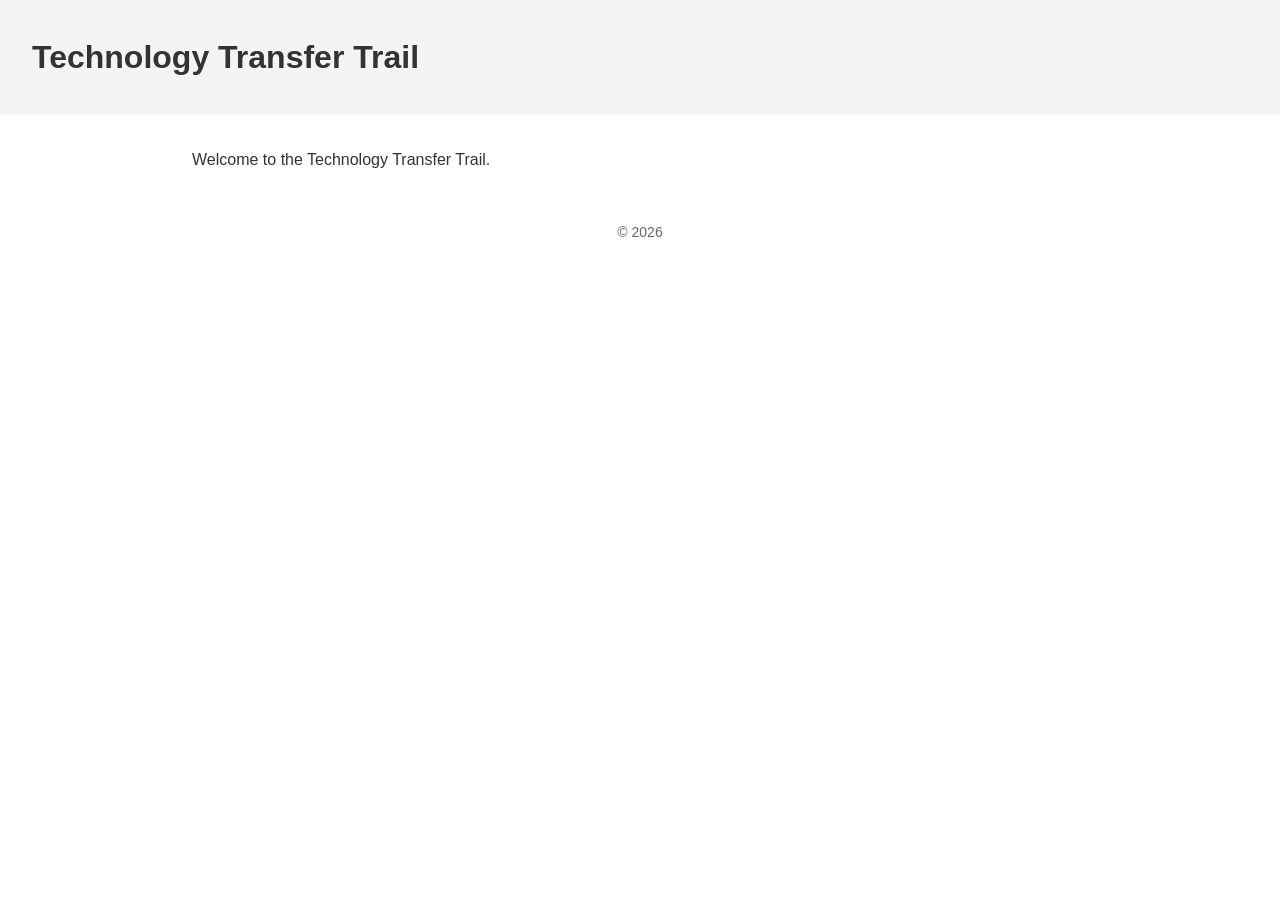
==== index.html @ 0568ca0a "blank site" ====
<!DOCTYPE html>
<html lang="en">
<head>
  <meta charset="UTF-8">
  <meta name="viewport" content="width=device-width, initial-scale=1.0">
  <title>Technology Transfer Trail</title>
  <link rel="stylesheet" href="css/style.css">
</head>
<body>
  <header>
    <h1>Technology Transfer Trail</h1>
  </header>

  <main>
    <p>Welcome to the Technology Transfer Trail.</p>
  </main>

  <footer>
    <p>&copy; 2026</p>
  </footer>
</body>
</html>
---- css/style.css ----
/* Base styles */
*, *::before, *::after {
  box-sizing: border-box;
  margin: 0;
  padding: 0;
}

body {
  font-family: sans-serif;
  line-height: 1.6;
  color: #333;
}

header {
  padding: 2rem;
  background-color: #f4f4f4;
}

main {
  padding: 2rem;
  max-width: 960px;
  margin: 0 auto;
}

footer {
  padding: 1rem 2rem;
  text-align: center;
  font-size: 0.875rem;
  color: #666;
}
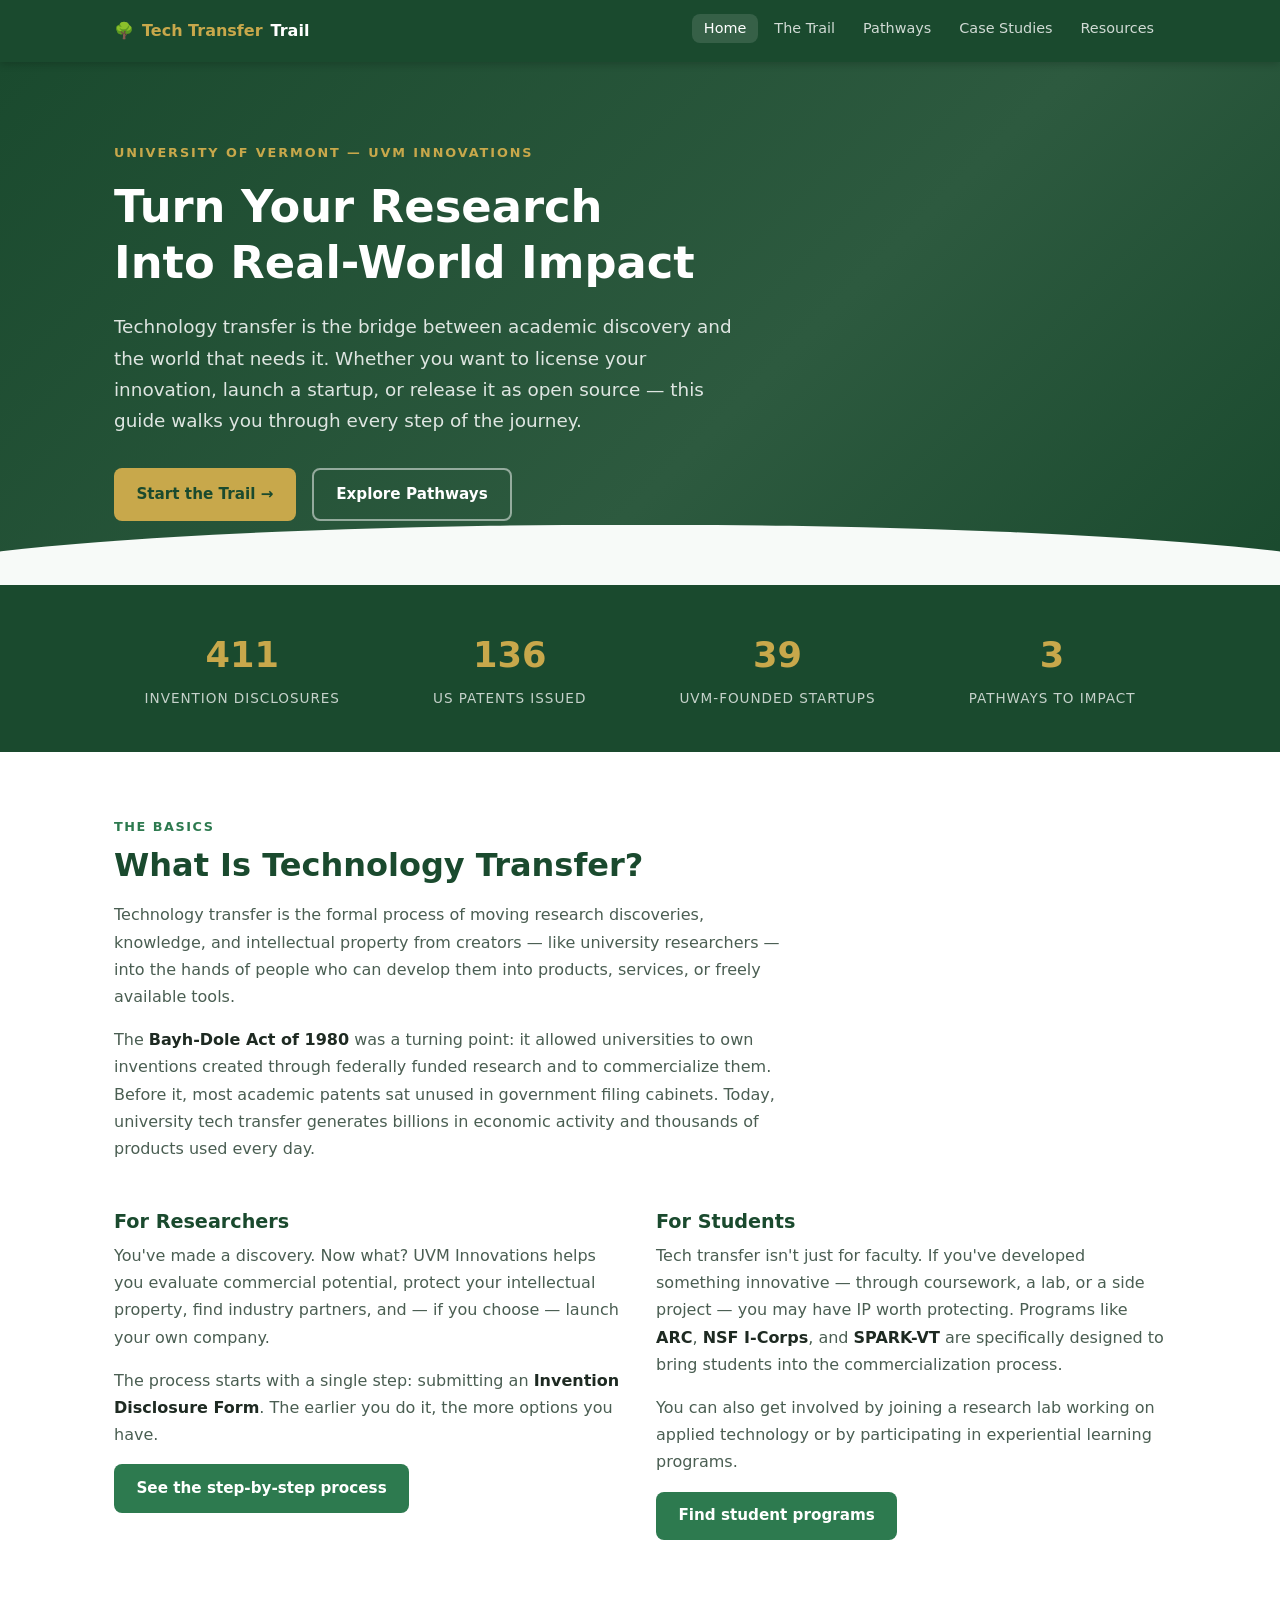
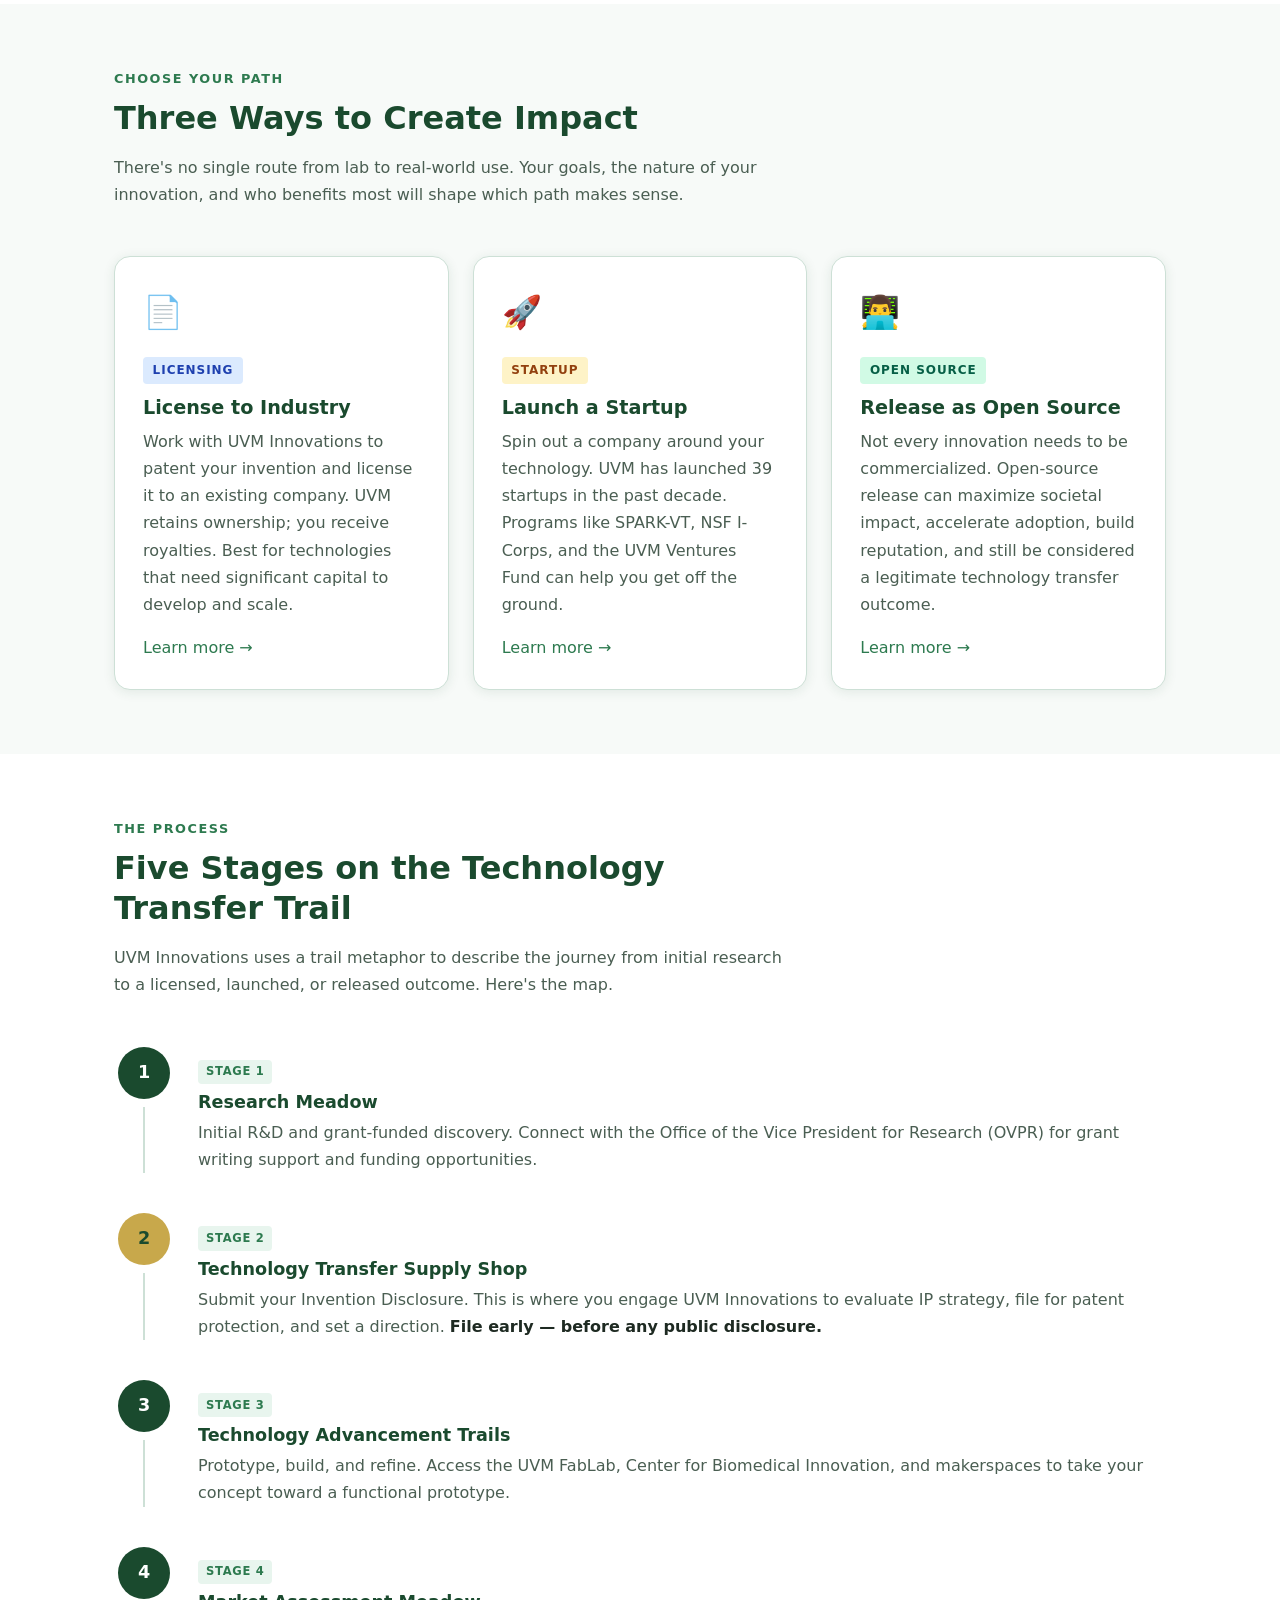
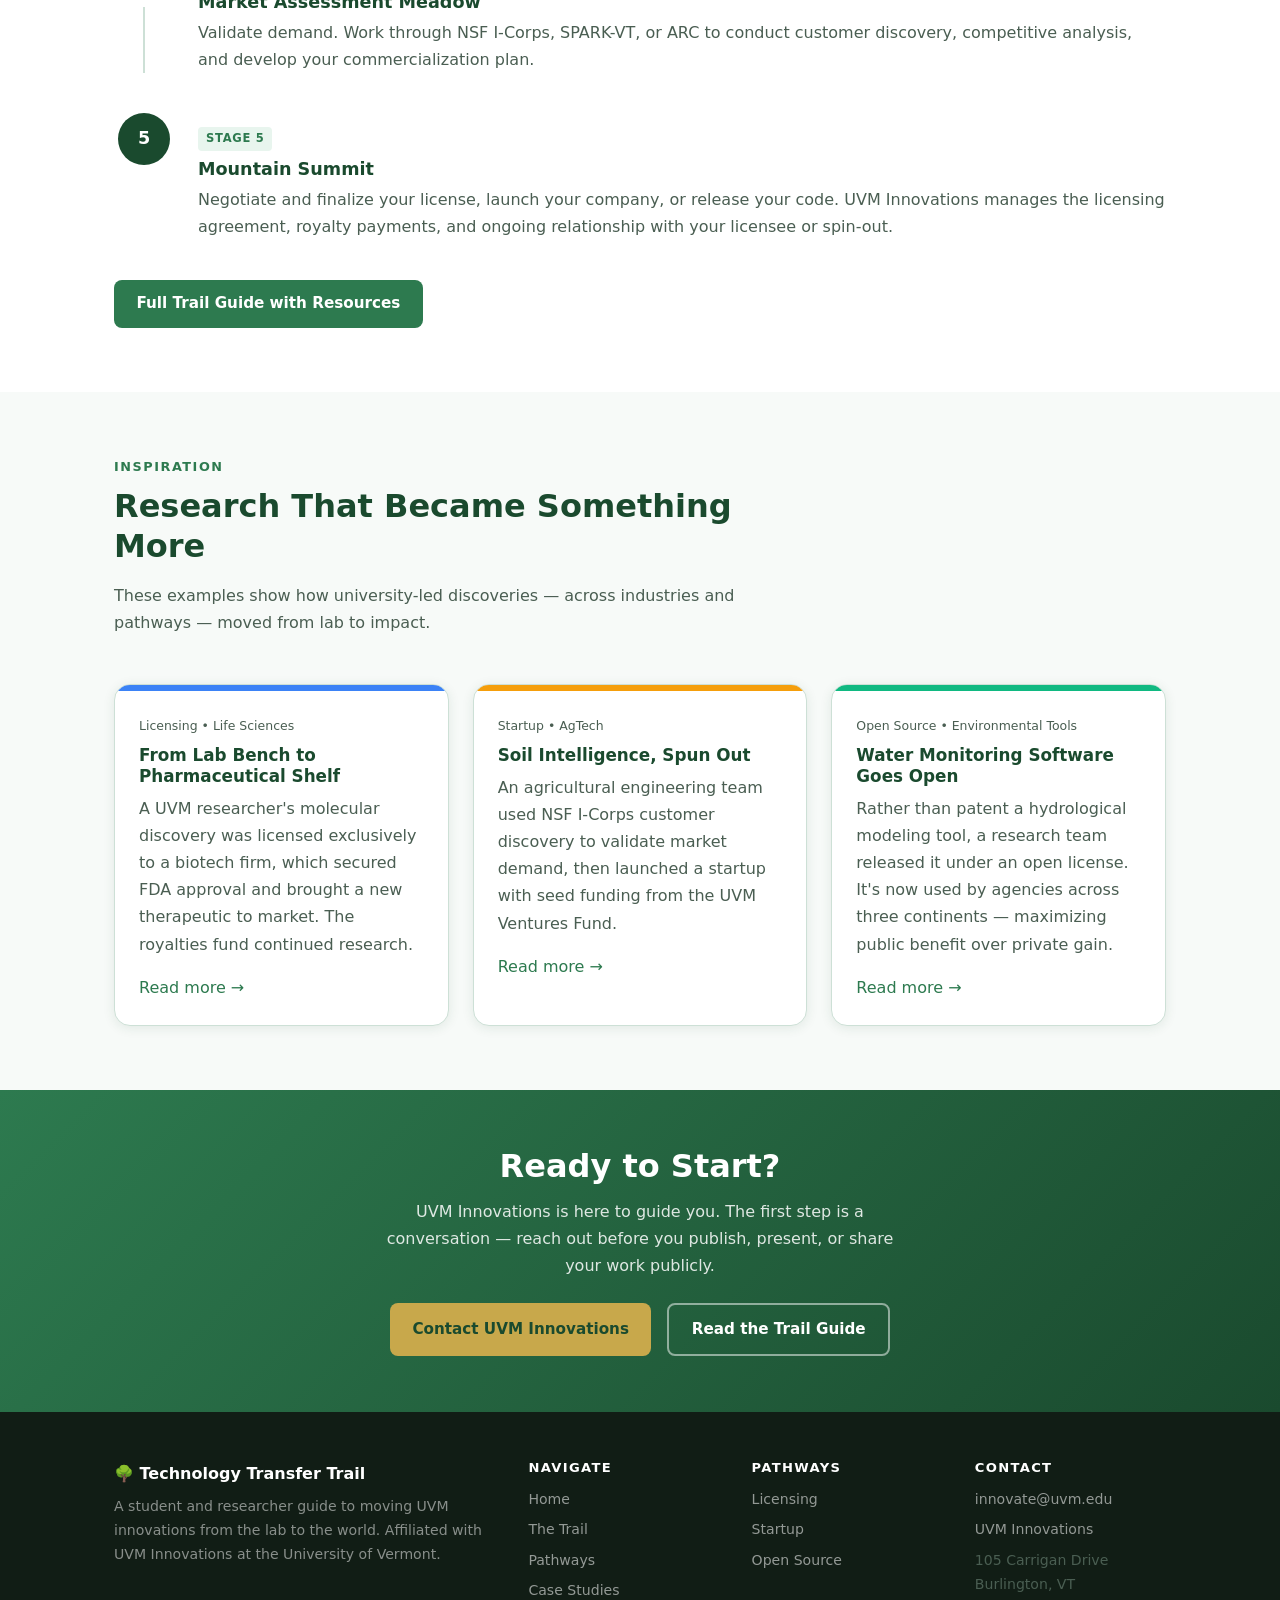
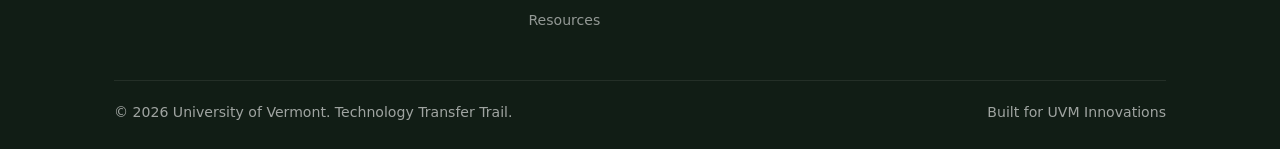
==== commit 5707b56f: "intial site" ====
--- a/index.html
+++ b/index.html
@@ -3,20 +3,351 @@
 <head>
   <meta charset="UTF-8">
   <meta name="viewport" content="width=device-width, initial-scale=1.0">
-  <title>Technology Transfer Trail</title>
+  <title>Technology Transfer Trail | UVM Innovations</title>
+  <meta name="description" content="A guide for UVM students and researchers navigating the technology transfer process — from discovery to real-world impact through licensing, startups, or open source.">
   <link rel="stylesheet" href="css/style.css">
 </head>
 <body>
-  <header>
-    <h1>Technology Transfer Trail</h1>
-  </header>
-
-  <main>
-    <p>Welcome to the Technology Transfer Trail.</p>
-  </main>
-
-  <footer>
-    <p>&copy; 2026</p>
+
+  <!-- NAV -->
+  <nav class="site-nav">
+    <div class="container">
+      <a class="nav-brand" href="index.html">&#127795; <span>Tech Transfer</span> Trail</a>
+      <ul class="nav-links">
+        <li><a href="index.html" class="active">Home</a></li>
+        <li><a href="trail.html">The Trail</a></li>
+        <li><a href="pathways.html">Pathways</a></li>
+        <li><a href="case-studies.html">Case Studies</a></li>
+        <li><a href="resources.html">Resources</a></li>
+      </ul>
+    </div>
+  </nav>
+
+  <!-- HERO -->
+  <section class="hero">
+    <div class="container">
+      <p class="hero-eyebrow">University of Vermont &mdash; UVM Innovations</p>
+      <h1>Turn Your Research<br>Into Real-World Impact</h1>
+      <p class="hero-sub">
+        Technology transfer is the bridge between academic discovery and the world that needs it.
+        Whether you want to license your innovation, launch a startup, or release it as open source —
+        this guide walks you through every step of the journey.
+      </p>
+      <div class="hero-actions">
+        <a href="trail.html" class="btn btn-primary">Start the Trail &#8594;</a>
+        <a href="pathways.html" class="btn btn-outline">Explore Pathways</a>
+      </div>
+    </div>
+  </section>
+
+  <!-- STAT BAR -->
+  <div class="stat-bar">
+    <div class="container">
+      <div class="stat-row">
+        <div class="stat-item">
+          <span class="num">411</span>
+          <span class="label">Invention Disclosures</span>
+        </div>
+        <div class="stat-item">
+          <span class="num">136</span>
+          <span class="label">US Patents Issued</span>
+        </div>
+        <div class="stat-item">
+          <span class="num">39</span>
+          <span class="label">UVM-Founded Startups</span>
+        </div>
+        <div class="stat-item">
+          <span class="num">3</span>
+          <span class="label">Pathways to Impact</span>
+        </div>
+      </div>
+    </div>
+  </div>
+
+  <!-- WHAT IS TECH TRANSFER -->
+  <section class="section section--alt">
+    <div class="container">
+      <div class="section-intro">
+        <p class="section-label">The Basics</p>
+        <h2>What Is Technology Transfer?</h2>
+        <p>
+          Technology transfer is the formal process of moving research discoveries, knowledge,
+          and intellectual property from creators — like university researchers — into the hands
+          of people who can develop them into products, services, or freely available tools.
+        </p>
+        <p>
+          The <strong>Bayh-Dole Act of 1980</strong> was a turning point: it allowed universities to
+          own inventions created through federally funded research and to commercialize them.
+          Before it, most academic patents sat unused in government filing cabinets. Today,
+          university tech transfer generates billions in economic activity and thousands of products
+          used every day.
+        </p>
+      </div>
+      <div class="two-col">
+        <div>
+          <h3>For Researchers</h3>
+          <p>
+            You've made a discovery. Now what? UVM Innovations helps you evaluate commercial
+            potential, protect your intellectual property, find industry partners, and — if
+            you choose — launch your own company.
+          </p>
+          <p>
+            The process starts with a single step: submitting an <strong>Invention Disclosure Form</strong>.
+            The earlier you do it, the more options you have.
+          </p>
+          <a href="trail.html" class="btn btn-green">See the step-by-step process</a>
+        </div>
+        <div>
+          <h3>For Students</h3>
+          <p>
+            Tech transfer isn't just for faculty. If you've developed something innovative —
+            through coursework, a lab, or a side project — you may have IP worth protecting.
+            Programs like <strong>ARC</strong>, <strong>NSF I-Corps</strong>, and
+            <strong>SPARK-VT</strong> are specifically designed to bring students into the
+            commercialization process.
+          </p>
+          <p>
+            You can also get involved by joining a research lab working on applied technology
+            or by participating in experiential learning programs.
+          </p>
+          <a href="resources.html" class="btn btn-green">Find student programs</a>
+        </div>
+      </div>
+    </div>
+  </section>
+
+  <!-- THREE PATHWAYS OVERVIEW -->
+  <section class="section">
+    <div class="container">
+      <div class="section-intro">
+        <p class="section-label">Choose Your Path</p>
+        <h2>Three Ways to Create Impact</h2>
+        <p>There's no single route from lab to real-world use. Your goals, the nature of your innovation,
+        and who benefits most will shape which path makes sense.</p>
+      </div>
+      <div class="three-col">
+        <div class="card">
+          <div class="card-icon">&#128196;</div>
+          <div class="card-tag tag-license">Licensing</div>
+          <h3>License to Industry</h3>
+          <p>
+            Work with UVM Innovations to patent your invention and license it to an existing company.
+            UVM retains ownership; you receive royalties. Best for technologies that need significant
+            capital to develop and scale.
+          </p>
+          <a href="pathways.html#licensing">Learn more &rarr;</a>
+        </div>
+        <div class="card">
+          <div class="card-icon">&#128640;</div>
+          <div class="card-tag tag-startup">Startup</div>
+          <h3>Launch a Startup</h3>
+          <p>
+            Spin out a company around your technology. UVM has launched 39 startups in the past
+            decade. Programs like SPARK-VT, NSF I-Corps, and the UVM Ventures Fund can help
+            you get off the ground.
+          </p>
+          <a href="pathways.html#startup">Learn more &rarr;</a>
+        </div>
+        <div class="card">
+          <div class="card-icon">&#128104;&#8205;&#128187;</div>
+          <div class="card-tag tag-open">Open Source</div>
+          <h3>Release as Open Source</h3>
+          <p>
+            Not every innovation needs to be commercialized. Open-source release can maximize
+            societal impact, accelerate adoption, build reputation, and still be considered
+            a legitimate technology transfer outcome.
+          </p>
+          <a href="pathways.html#open-source">Learn more &rarr;</a>
+        </div>
+      </div>
+    </div>
+  </section>
+
+  <!-- TRAIL PREVIEW -->
+  <section class="section section--alt">
+    <div class="container">
+      <div class="section-intro">
+        <p class="section-label">The Process</p>
+        <h2>Five Stages on the Technology Transfer Trail</h2>
+        <p>UVM Innovations uses a trail metaphor to describe the journey from initial research to
+        a licensed, launched, or released outcome. Here's the map.</p>
+      </div>
+      <div class="trail-steps">
+
+        <div class="trail-step">
+          <div class="step-line">
+            <div class="step-num">1</div>
+          </div>
+          <div class="step-body">
+            <div class="step-badge">Stage 1</div>
+            <h3>Research Meadow</h3>
+            <p>Initial R&amp;D and grant-funded discovery. Connect with the Office of the Vice President
+            for Research (OVPR) for grant writing support and funding opportunities.</p>
+          </div>
+        </div>
+
+        <div class="trail-step active">
+          <div class="step-line">
+            <div class="step-num">2</div>
+          </div>
+          <div class="step-body">
+            <div class="step-badge">Stage 2</div>
+            <h3>Technology Transfer Supply Shop</h3>
+            <p>Submit your Invention Disclosure. This is where you engage UVM Innovations to evaluate
+            IP strategy, file for patent protection, and set a direction. <strong>File early — before any
+            public disclosure.</strong></p>
+          </div>
+        </div>
+
+        <div class="trail-step">
+          <div class="step-line">
+            <div class="step-num">3</div>
+          </div>
+          <div class="step-body">
+            <div class="step-badge">Stage 3</div>
+            <h3>Technology Advancement Trails</h3>
+            <p>Prototype, build, and refine. Access the UVM FabLab, Center for Biomedical Innovation,
+            and makerspaces to take your concept toward a functional prototype.</p>
+          </div>
+        </div>
+
+        <div class="trail-step">
+          <div class="step-line">
+            <div class="step-num">4</div>
+          </div>
+          <div class="step-body">
+            <div class="step-badge">Stage 4</div>
+            <h3>Market Assessment Meadow</h3>
+            <p>Validate demand. Work through NSF I-Corps, SPARK-VT, or ARC to conduct customer
+            discovery, competitive analysis, and develop your commercialization plan.</p>
+          </div>
+        </div>
+
+        <div class="trail-step">
+          <div class="step-line">
+            <div class="step-num">5</div>
+          </div>
+          <div class="step-body">
+            <div class="step-badge">Stage 5</div>
+            <h3>Mountain Summit</h3>
+            <p>Negotiate and finalize your license, launch your company, or release your code.
+            UVM Innovations manages the licensing agreement, royalty payments, and ongoing
+            relationship with your licensee or spin-out.</p>
+          </div>
+        </div>
+
+      </div>
+      <div style="margin-top: 2.5rem;">
+        <a href="trail.html" class="btn btn-green">Full Trail Guide with Resources</a>
+      </div>
+    </div>
+  </section>
+
+  <!-- CASE STUDY TEASERS -->
+  <section class="section">
+    <div class="container">
+      <div class="section-intro">
+        <p class="section-label">Inspiration</p>
+        <h2>Research That Became Something More</h2>
+        <p>These examples show how university-led discoveries — across industries and pathways —
+        moved from lab to impact.</p>
+      </div>
+      <div class="three-col">
+
+        <div class="case-card">
+          <div class="case-card-accent accent-license"></div>
+          <div class="case-card-body">
+            <p class="meta">Licensing &bull; Life Sciences</p>
+            <h3>From Lab Bench to Pharmaceutical Shelf</h3>
+            <p>A UVM researcher's molecular discovery was licensed exclusively to a biotech firm,
+            which secured FDA approval and brought a new therapeutic to market. The royalties
+            fund continued research.</p>
+            <a href="case-studies.html">Read more &rarr;</a>
+          </div>
+        </div>
+
+        <div class="case-card">
+          <div class="case-card-accent accent-startup"></div>
+          <div class="case-card-body">
+            <p class="meta">Startup &bull; AgTech</p>
+            <h3>Soil Intelligence, Spun Out</h3>
+            <p>An agricultural engineering team used NSF I-Corps customer discovery to validate
+            market demand, then launched a startup with seed funding from the UVM Ventures Fund.</p>
+            <a href="case-studies.html">Read more &rarr;</a>
+          </div>
+        </div>
+
+        <div class="case-card">
+          <div class="case-card-accent accent-open"></div>
+          <div class="case-card-body">
+            <p class="meta">Open Source &bull; Environmental Tools</p>
+            <h3>Water Monitoring Software Goes Open</h3>
+            <p>Rather than patent a hydrological modeling tool, a research team released it under
+            an open license. It's now used by agencies across three continents — maximizing
+            public benefit over private gain.</p>
+            <a href="case-studies.html">Read more &rarr;</a>
+          </div>
+        </div>
+
+      </div>
+    </div>
+  </section>
+
+  <!-- CTA -->
+  <section class="cta-banner">
+    <div class="container">
+      <h2>Ready to Start?</h2>
+      <p>UVM Innovations is here to guide you. The first step is a conversation — reach out
+      before you publish, present, or share your work publicly.</p>
+      <div style="display:flex; gap:1rem; justify-content:center; flex-wrap:wrap;">
+        <a href="https://www.uvm.edu/uvminnovations" class="btn btn-primary" target="_blank" rel="noopener">Contact UVM Innovations</a>
+        <a href="trail.html" class="btn btn-outline">Read the Trail Guide</a>
+      </div>
+    </div>
+  </section>
+
+  <!-- FOOTER -->
+  <footer class="site-footer">
+    <div class="container">
+      <div class="footer-grid">
+        <div class="footer-brand">
+          <strong>&#127795; Technology Transfer Trail</strong>
+          <p>A student and researcher guide to moving UVM innovations from the lab to the world.
+          Affiliated with UVM Innovations at the University of Vermont.</p>
+        </div>
+        <div class="footer-col">
+          <h4>Navigate</h4>
+          <ul>
+            <li><a href="index.html">Home</a></li>
+            <li><a href="trail.html">The Trail</a></li>
+            <li><a href="pathways.html">Pathways</a></li>
+            <li><a href="case-studies.html">Case Studies</a></li>
+            <li><a href="resources.html">Resources</a></li>
+          </ul>
+        </div>
+        <div class="footer-col">
+          <h4>Pathways</h4>
+          <ul>
+            <li><a href="pathways.html#licensing">Licensing</a></li>
+            <li><a href="pathways.html#startup">Startup</a></li>
+            <li><a href="pathways.html#open-source">Open Source</a></li>
+          </ul>
+        </div>
+        <div class="footer-col">
+          <h4>Contact</h4>
+          <ul>
+            <li><a href="mailto:innovate@uvm.edu">innovate@uvm.edu</a></li>
+            <li><a href="https://www.uvm.edu/uvminnovations" target="_blank" rel="noopener">UVM Innovations</a></li>
+            <li>105 Carrigan Drive<br>Burlington, VT</li>
+          </ul>
+        </div>
+      </div>
+      <div class="footer-bottom">
+        <span>&copy; 2026 University of Vermont. Technology Transfer Trail.</span>
+        <span>Built for UVM Innovations</span>
+      </div>
+    </div>
   </footer>
+
 </body>
 </html>
--- a/css/style.css
+++ b/css/style.css
@@ -1,30 +1,702 @@
-/* Base styles */
+/* ============================================================
+   BASE & RESET
+   ============================================================ */
 *, *::before, *::after {
   box-sizing: border-box;
   margin: 0;
   padding: 0;
 }
 
+:root {
+  --green-dark:   #1a4a2e;
+  --green-mid:    #2d7a4f;
+  --green-light:  #4caf77;
+  --green-pale:   #e8f5ee;
+  --gold:         #c8a84b;
+  --gold-light:   #f5e9c4;
+  --text:         #1e2a22;
+  --text-light:   #4a5e52;
+  --white:        #ffffff;
+  --off-white:    #f7faf8;
+  --border:       #cde0d6;
+  --shadow:       0 2px 12px rgba(26, 74, 46, 0.10);
+  --radius:       8px;
+  --radius-lg:    16px;
+  --font-sans:    'Segoe UI', system-ui, -apple-system, sans-serif;
+  --font-serif:   Georgia, 'Times New Roman', serif;
+}
+
+html { scroll-behavior: smooth; }
+
 body {
-  font-family: sans-serif;
-  line-height: 1.6;
-  color: #333;
-}
-
-header {
+  font-family: var(--font-sans);
+  font-size: 1rem;
+  line-height: 1.7;
+  color: var(--text);
+  background: var(--off-white);
+}
+
+img { max-width: 100%; display: block; }
+a { color: var(--green-mid); text-decoration: none; }
+a:hover { text-decoration: underline; }
+
+/* ============================================================
+   TYPOGRAPHY
+   ============================================================ */
+h1, h2, h3, h4 {
+  line-height: 1.25;
+  color: var(--green-dark);
+}
+
+h1 { font-size: clamp(1.8rem, 4vw, 2.8rem); }
+h2 { font-size: clamp(1.4rem, 3vw, 2rem); margin-bottom: 1rem; }
+h3 { font-size: 1.2rem; margin-bottom: 0.5rem; }
+h4 { font-size: 1rem; }
+
+p { margin-bottom: 1rem; color: var(--text-light); }
+p:last-child { margin-bottom: 0; }
+
+ul, ol { padding-left: 1.4rem; color: var(--text-light); }
+li { margin-bottom: 0.35rem; }
+
+strong { color: var(--text); }
+
+/* ============================================================
+   LAYOUT
+   ============================================================ */
+.container {
+  max-width: 1100px;
+  margin: 0 auto;
+  padding: 0 1.5rem;
+}
+
+.section {
+  padding: 4rem 0;
+}
+
+.section--alt {
+  background: var(--white);
+}
+
+.section--dark {
+  background: var(--green-dark);
+  color: var(--white);
+}
+
+.section--dark h2,
+.section--dark h3,
+.section--dark p { color: var(--white); }
+
+.section-label {
+  font-size: 0.8rem;
+  font-weight: 700;
+  letter-spacing: 0.12em;
+  text-transform: uppercase;
+  color: var(--green-mid);
+  margin-bottom: 0.5rem;
+}
+
+.section--dark .section-label { color: var(--green-light); }
+
+.section-intro {
+  max-width: 680px;
+  margin-bottom: 3rem;
+}
+
+.two-col {
+  display: grid;
+  grid-template-columns: 1fr 1fr;
+  gap: 2rem;
+}
+
+.three-col {
+  display: grid;
+  grid-template-columns: repeat(3, 1fr);
+  gap: 1.5rem;
+}
+
+@media (max-width: 768px) {
+  .two-col, .three-col { grid-template-columns: 1fr; }
+}
+
+/* ============================================================
+   NAVIGATION
+   ============================================================ */
+.site-nav {
+  background: var(--green-dark);
+  position: sticky;
+  top: 0;
+  z-index: 100;
+  box-shadow: 0 2px 8px rgba(0,0,0,0.2);
+}
+
+.site-nav .container {
+  display: flex;
+  align-items: center;
+  justify-content: space-between;
+  padding-top: 0.9rem;
+  padding-bottom: 0.9rem;
+}
+
+.nav-brand {
+  font-weight: 700;
+  font-size: 1rem;
+  color: var(--white);
+  display: flex;
+  align-items: center;
+  gap: 0.5rem;
+}
+
+.nav-brand span { color: var(--gold); }
+
+.nav-links {
+  display: flex;
+  gap: 0.25rem;
+  list-style: none;
+  padding: 0;
+}
+
+.nav-links a {
+  color: rgba(255,255,255,0.8);
+  font-size: 0.9rem;
+  padding: 0.4rem 0.75rem;
+  border-radius: var(--radius);
+  transition: background 0.15s, color 0.15s;
+}
+
+.nav-links a:hover,
+.nav-links a.active {
+  background: rgba(255,255,255,0.12);
+  color: var(--white);
+  text-decoration: none;
+}
+
+@media (max-width: 768px) {
+  .nav-links { display: none; }
+}
+
+/* ============================================================
+   HERO
+   ============================================================ */
+.hero {
+  background: linear-gradient(135deg, var(--green-dark) 0%, #2d5a3f 60%, #1a4a2e 100%);
+  color: var(--white);
+  padding: 5rem 0 4rem;
+  position: relative;
+  overflow: hidden;
+}
+
+.hero::after {
+  content: '';
+  position: absolute;
+  bottom: 0; left: 0; right: 0;
+  height: 60px;
+  background: var(--off-white);
+  clip-path: ellipse(60% 100% at 50% 100%);
+}
+
+.hero-eyebrow {
+  font-size: 0.8rem;
+  font-weight: 700;
+  letter-spacing: 0.15em;
+  text-transform: uppercase;
+  color: var(--gold);
+  margin-bottom: 1rem;
+}
+
+.hero h1 {
+  color: var(--white);
+  margin-bottom: 1.25rem;
+}
+
+.hero-sub {
+  font-size: 1.15rem;
+  color: rgba(255,255,255,0.85);
+  max-width: 620px;
+  margin-bottom: 2rem;
+}
+
+.hero-actions {
+  display: flex;
+  flex-wrap: wrap;
+  gap: 1rem;
+}
+
+/* ============================================================
+   BUTTONS
+   ============================================================ */
+.btn {
+  display: inline-flex;
+  align-items: center;
+  gap: 0.4rem;
+  padding: 0.7rem 1.4rem;
+  border-radius: var(--radius);
+  font-size: 0.95rem;
+  font-weight: 600;
+  cursor: pointer;
+  transition: transform 0.15s, box-shadow 0.15s, background 0.15s;
+  text-decoration: none;
+}
+
+.btn:hover { text-decoration: none; transform: translateY(-1px); box-shadow: var(--shadow); }
+
+.btn-primary {
+  background: var(--gold);
+  color: var(--green-dark);
+}
+
+.btn-primary:hover { background: #d4b25a; }
+
+.btn-outline {
+  background: transparent;
+  color: var(--white);
+  border: 2px solid rgba(255,255,255,0.5);
+}
+
+.btn-outline:hover { border-color: var(--white); background: rgba(255,255,255,0.08); }
+
+.btn-green {
+  background: var(--green-mid);
+  color: var(--white);
+}
+
+.btn-green:hover { background: var(--green-dark); }
+
+/* ============================================================
+   CARDS
+   ============================================================ */
+.card {
+  background: var(--white);
+  border: 1px solid var(--border);
+  border-radius: var(--radius-lg);
+  padding: 1.75rem;
+  box-shadow: var(--shadow);
+  transition: transform 0.15s, box-shadow 0.15s;
+}
+
+.card:hover { transform: translateY(-3px); box-shadow: 0 6px 24px rgba(26,74,46,0.13); }
+
+.card-icon {
+  font-size: 2rem;
+  margin-bottom: 1rem;
+}
+
+.card h3 { color: var(--green-dark); }
+
+.card-tag {
+  display: inline-block;
+  font-size: 0.75rem;
+  font-weight: 700;
+  letter-spacing: 0.08em;
+  text-transform: uppercase;
+  padding: 0.2rem 0.6rem;
+  border-radius: 4px;
+  margin-bottom: 0.75rem;
+}
+
+.tag-license  { background: #dbeafe; color: #1e40af; }
+.tag-startup  { background: #fef3c7; color: #92400e; }
+.tag-open     { background: #d1fae5; color: #065f46; }
+.tag-research { background: #ede9fe; color: #5b21b6; }
+
+/* ============================================================
+   TRAIL STEPS
+   ============================================================ */
+.trail-steps {
+  position: relative;
+  display: flex;
+  flex-direction: column;
+  gap: 0;
+}
+
+.trail-step {
+  display: grid;
+  grid-template-columns: 60px 1fr;
+  gap: 1.5rem;
+  position: relative;
+  padding-bottom: 2.5rem;
+}
+
+.trail-step:last-child { padding-bottom: 0; }
+
+.trail-step:not(:last-child) .step-line::after {
+  content: '';
+  position: absolute;
+  left: 29px;
+  top: 60px;
+  bottom: 0;
+  width: 2px;
+  background: var(--border);
+}
+
+.step-line {
+  position: relative;
+  display: flex;
+  flex-direction: column;
+  align-items: center;
+}
+
+.step-num {
+  width: 52px;
+  height: 52px;
+  border-radius: 50%;
+  background: var(--green-dark);
+  color: var(--white);
+  font-weight: 800;
+  font-size: 1.1rem;
+  display: flex;
+  align-items: center;
+  justify-content: center;
+  flex-shrink: 0;
+  z-index: 1;
+}
+
+.trail-step.active .step-num {
+  background: var(--gold);
+  color: var(--green-dark);
+}
+
+.step-body {
+  padding-top: 0.6rem;
+}
+
+.step-body h3 {
+  font-size: 1.1rem;
+  margin-bottom: 0.3rem;
+}
+
+.step-badge {
+  display: inline-block;
+  font-size: 0.72rem;
+  font-weight: 700;
+  letter-spacing: 0.06em;
+  text-transform: uppercase;
+  color: var(--green-mid);
+  background: var(--green-pale);
+  padding: 0.15rem 0.5rem;
+  border-radius: 4px;
+  margin-bottom: 0.5rem;
+}
+
+.step-resources {
+  margin-top: 0.75rem;
+  display: flex;
+  flex-wrap: wrap;
+  gap: 0.4rem;
+}
+
+.chip {
+  display: inline-block;
+  font-size: 0.78rem;
+  background: var(--off-white);
+  border: 1px solid var(--border);
+  border-radius: 20px;
+  padding: 0.15rem 0.65rem;
+  color: var(--text-light);
+}
+
+/* ============================================================
+   PATHWAY CARDS (pathways page)
+   ============================================================ */
+.pathway-hero {
+  padding: 4rem 0 2rem;
+  background: linear-gradient(135deg, var(--green-dark) 0%, #2d5a3f 100%);
+  color: white;
+}
+
+.pathway-hero h1 { color: white; }
+.pathway-hero p { color: rgba(255,255,255,0.85); }
+
+.pathway-card {
+  border-radius: var(--radius-lg);
+  overflow: hidden;
+  border: 1px solid var(--border);
+  box-shadow: var(--shadow);
+}
+
+.pathway-card-header {
   padding: 2rem;
-  background-color: #f4f4f4;
-}
-
-main {
-  padding: 2rem;
-  max-width: 960px;
-  margin: 0 auto;
-}
-
-footer {
-  padding: 1rem 2rem;
+  display: flex;
+  align-items: flex-start;
+  gap: 1rem;
+}
+
+.pathway-card-header .icon { font-size: 2.5rem; }
+
+.pathway-card-header h2 { margin-bottom: 0.25rem; }
+
+.pathway-card-body { padding: 0 2rem 2rem; }
+
+.pathway-card-body h3 {
+  font-size: 0.8rem;
+  text-transform: uppercase;
+  letter-spacing: 0.1em;
+  color: var(--text-light);
+  margin-bottom: 0.75rem;
+  margin-top: 1.25rem;
+}
+
+.pathway-card--license .pathway-card-header { background: #dbeafe; }
+.pathway-card--startup .pathway-card-header { background: #fef3c7; }
+.pathway-card--open    .pathway-card-header { background: #d1fae5; }
+
+/* ============================================================
+   RESOURCE LIST
+   ============================================================ */
+.resource-grid {
+  display: grid;
+  grid-template-columns: repeat(auto-fill, minmax(280px, 1fr));
+  gap: 1.25rem;
+}
+
+.resource-card {
+  background: var(--white);
+  border: 1px solid var(--border);
+  border-radius: var(--radius);
+  padding: 1.25rem 1.5rem;
+  display: flex;
+  flex-direction: column;
+  gap: 0.4rem;
+  box-shadow: var(--shadow);
+  transition: transform 0.15s;
+}
+
+.resource-card:hover { transform: translateY(-2px); }
+
+.resource-card .icon { font-size: 1.5rem; }
+.resource-card h3 { font-size: 1rem; margin-bottom: 0; }
+.resource-card p { font-size: 0.88rem; margin-bottom: 0; }
+.resource-card a { font-size: 0.85rem; font-weight: 600; }
+
+/* ============================================================
+   CASE STUDIES
+   ============================================================ */
+.case-card {
+  background: var(--white);
+  border: 1px solid var(--border);
+  border-radius: var(--radius-lg);
+  overflow: hidden;
+  box-shadow: var(--shadow);
+  transition: transform 0.15s;
+}
+
+.case-card:hover { transform: translateY(-3px); }
+
+.case-card-accent {
+  height: 6px;
+}
+
+.accent-license { background: #3b82f6; }
+.accent-startup { background: #f59e0b; }
+.accent-open    { background: #10b981; }
+
+.case-card-body { padding: 1.5rem; }
+
+.case-card-body .meta {
+  font-size: 0.78rem;
+  color: var(--text-light);
+  margin-bottom: 0.5rem;
+}
+
+.case-card-body h3 { font-size: 1.05rem; }
+
+/* ============================================================
+   STAT BAR
+   ============================================================ */
+.stat-bar {
+  background: var(--green-dark);
+  padding: 2.5rem 0;
+}
+
+.stat-row {
+  display: flex;
+  flex-wrap: wrap;
+  gap: 2rem;
+  justify-content: space-around;
   text-align: center;
-  font-size: 0.875rem;
-  color: #666;
-}
+}
+
+.stat-item .num {
+  font-size: 2.2rem;
+  font-weight: 800;
+  color: var(--gold);
+  display: block;
+}
+
+.stat-item .label {
+  font-size: 0.85rem;
+  color: rgba(255,255,255,0.75);
+  text-transform: uppercase;
+  letter-spacing: 0.07em;
+}
+
+/* ============================================================
+   CTA BANNER
+   ============================================================ */
+.cta-banner {
+  background: linear-gradient(135deg, var(--green-mid), var(--green-dark));
+  color: var(--white);
+  padding: 3.5rem 0;
+  text-align: center;
+}
+
+.cta-banner h2 { color: var(--white); margin-bottom: 0.75rem; }
+.cta-banner p  { color: rgba(255,255,255,0.85); margin-bottom: 1.5rem; max-width: 540px; margin-left: auto; margin-right: auto; }
+
+/* ============================================================
+   FOOTER
+   ============================================================ */
+.site-footer {
+  background: #111d15;
+  color: rgba(255,255,255,0.6);
+  padding: 3rem 0 1.5rem;
+  font-size: 0.88rem;
+}
+
+.footer-grid {
+  display: grid;
+  grid-template-columns: 2fr 1fr 1fr 1fr;
+  gap: 2rem;
+  margin-bottom: 2.5rem;
+}
+
+.footer-brand p { color: rgba(255,255,255,0.5); margin-top: 0.5rem; }
+.footer-brand strong { color: var(--white); font-size: 1rem; }
+
+.footer-col h4 {
+  color: var(--white);
+  font-size: 0.82rem;
+  text-transform: uppercase;
+  letter-spacing: 0.1em;
+  margin-bottom: 0.75rem;
+}
+
+.footer-col ul { list-style: none; padding: 0; }
+.footer-col li { margin-bottom: 0.4rem; }
+.footer-col a { color: rgba(255,255,255,0.55); }
+.footer-col a:hover { color: var(--white); text-decoration: none; }
+
+.footer-bottom {
+  border-top: 1px solid rgba(255,255,255,0.08);
+  padding-top: 1.25rem;
+  display: flex;
+  justify-content: space-between;
+  flex-wrap: wrap;
+  gap: 0.5rem;
+}
+
+@media (max-width: 768px) {
+  .footer-grid { grid-template-columns: 1fr 1fr; }
+}
+
+/* ============================================================
+   PAGE HEADER (inner pages)
+   ============================================================ */
+.page-header {
+  background: linear-gradient(135deg, var(--green-dark) 0%, #2d5a3f 100%);
+  padding: 3.5rem 0 3rem;
+}
+
+.page-header h1 { color: var(--white); margin-bottom: 0.5rem; }
+.page-header p  { color: rgba(255,255,255,0.8); max-width: 620px; }
+
+/* ============================================================
+   ACCORDION (FAQ)
+   ============================================================ */
+.faq-list { display: flex; flex-direction: column; gap: 0.75rem; }
+
+details.faq-item {
+  background: var(--white);
+  border: 1px solid var(--border);
+  border-radius: var(--radius);
+  padding: 1rem 1.25rem;
+}
+
+summary.faq-q {
+  font-weight: 600;
+  cursor: pointer;
+  color: var(--green-dark);
+  list-style: none;
+  display: flex;
+  justify-content: space-between;
+  align-items: center;
+}
+
+summary.faq-q::after {
+  content: '+';
+  font-size: 1.2rem;
+  color: var(--green-mid);
+  transition: transform 0.2s;
+}
+
+details[open] summary.faq-q::after { content: '−'; }
+
+.faq-a {
+  margin-top: 0.75rem;
+  padding-top: 0.75rem;
+  border-top: 1px solid var(--border);
+  font-size: 0.95rem;
+}
+
+/* ============================================================
+   ALERT / CALLOUT
+   ============================================================ */
+.callout {
+  border-left: 4px solid var(--green-mid);
+  background: var(--green-pale);
+  padding: 1rem 1.25rem;
+  border-radius: 0 var(--radius) var(--radius) 0;
+  margin: 1.5rem 0;
+}
+
+.callout.callout-gold {
+  border-color: var(--gold);
+  background: var(--gold-light);
+}
+
+.callout p { color: var(--text); margin-bottom: 0; }
+
+/* ============================================================
+   BREADCRUMB
+   ============================================================ */
+.breadcrumb {
+  font-size: 0.82rem;
+  color: rgba(255,255,255,0.6);
+  margin-bottom: 1rem;
+}
+
+.breadcrumb a { color: rgba(255,255,255,0.7); }
+.breadcrumb a:hover { color: white; }
+.breadcrumb span { margin: 0 0.4rem; }
+
+/* ============================================================
+   PROCESS TABLE
+   ============================================================ */
+.process-table {
+  width: 100%;
+  border-collapse: collapse;
+  font-size: 0.92rem;
+  background: var(--white);
+  border-radius: var(--radius-lg);
+  overflow: hidden;
+  box-shadow: var(--shadow);
+}
+
+.process-table th {
+  background: var(--green-dark);
+  color: var(--white);
+  padding: 0.9rem 1.25rem;
+  text-align: left;
+  font-size: 0.82rem;
+  text-transform: uppercase;
+  letter-spacing: 0.08em;
+}
+
+.process-table td {
+  padding: 0.9rem 1.25rem;
+  border-bottom: 1px solid var(--border);
+  color: var(--text-light);
+}
+
+.process-table tr:last-child td { border-bottom: none; }
+.process-table tr:hover td { background: var(--green-pale); }
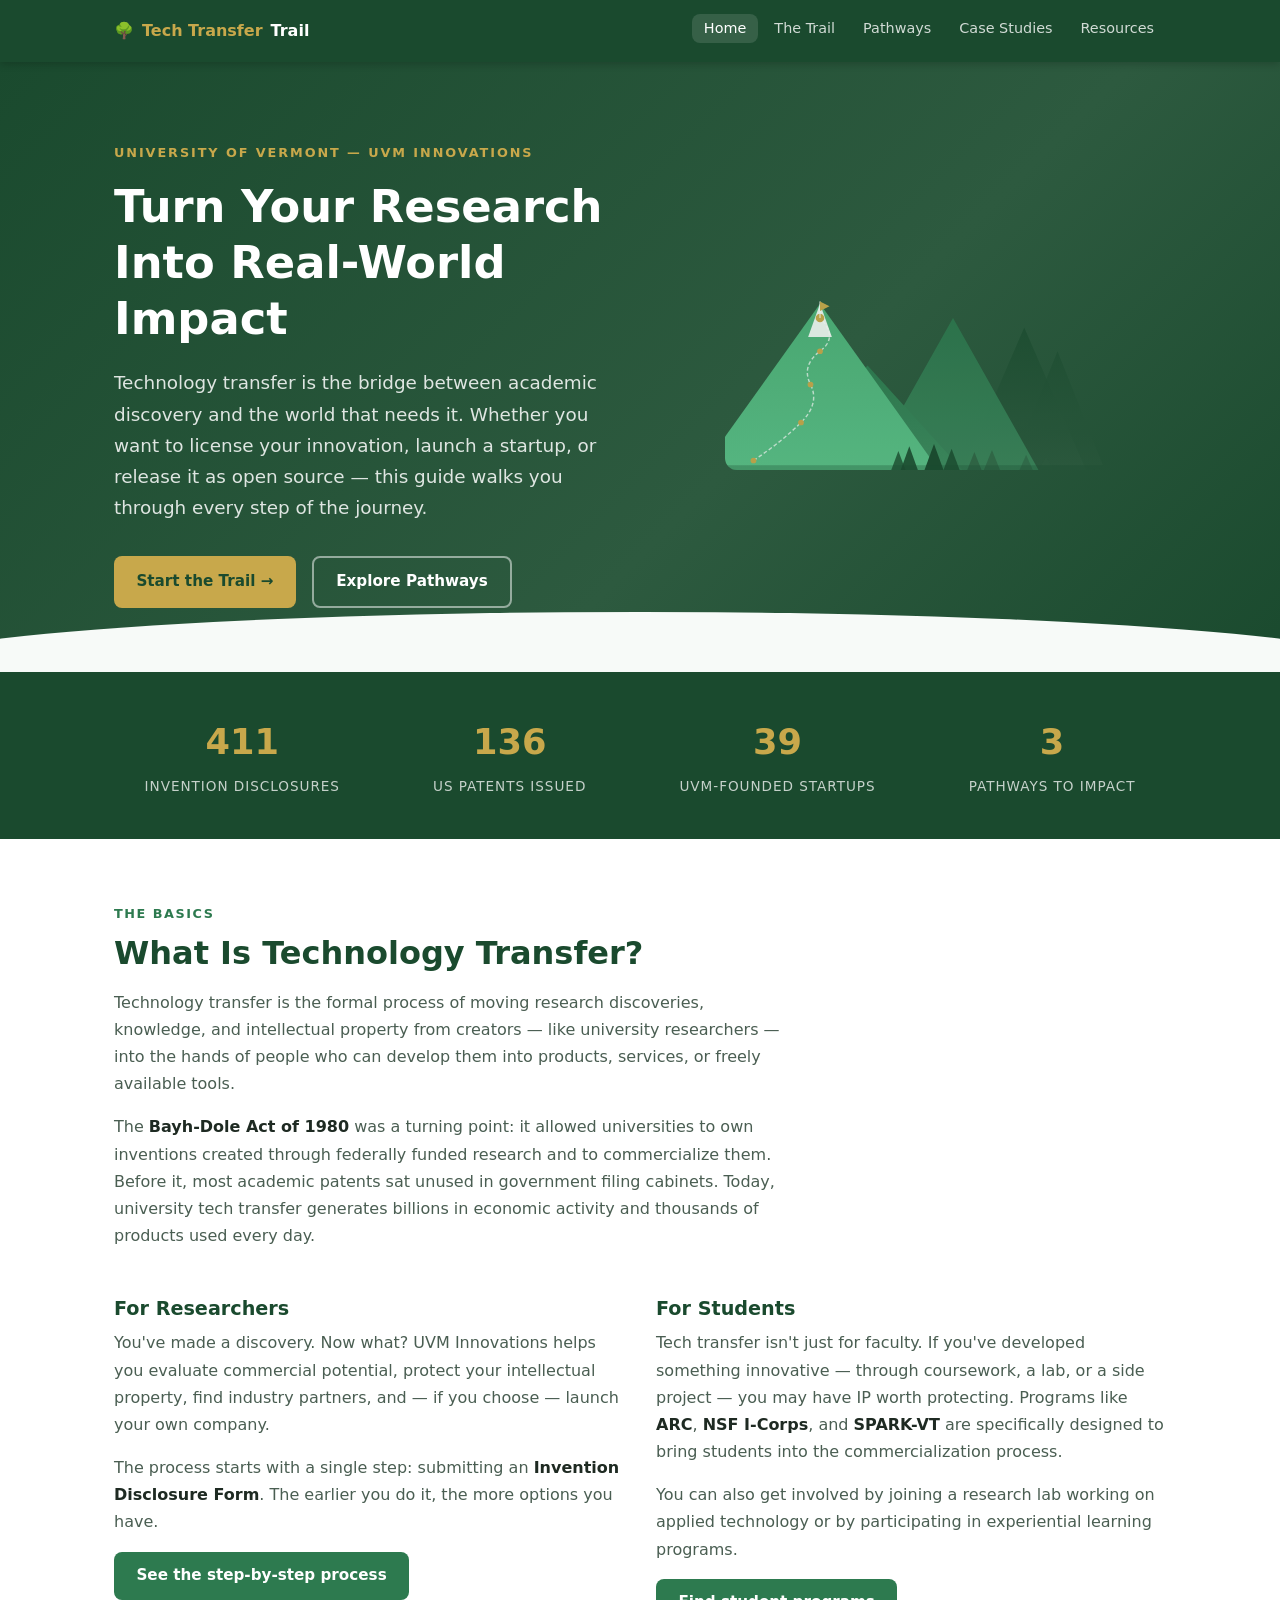
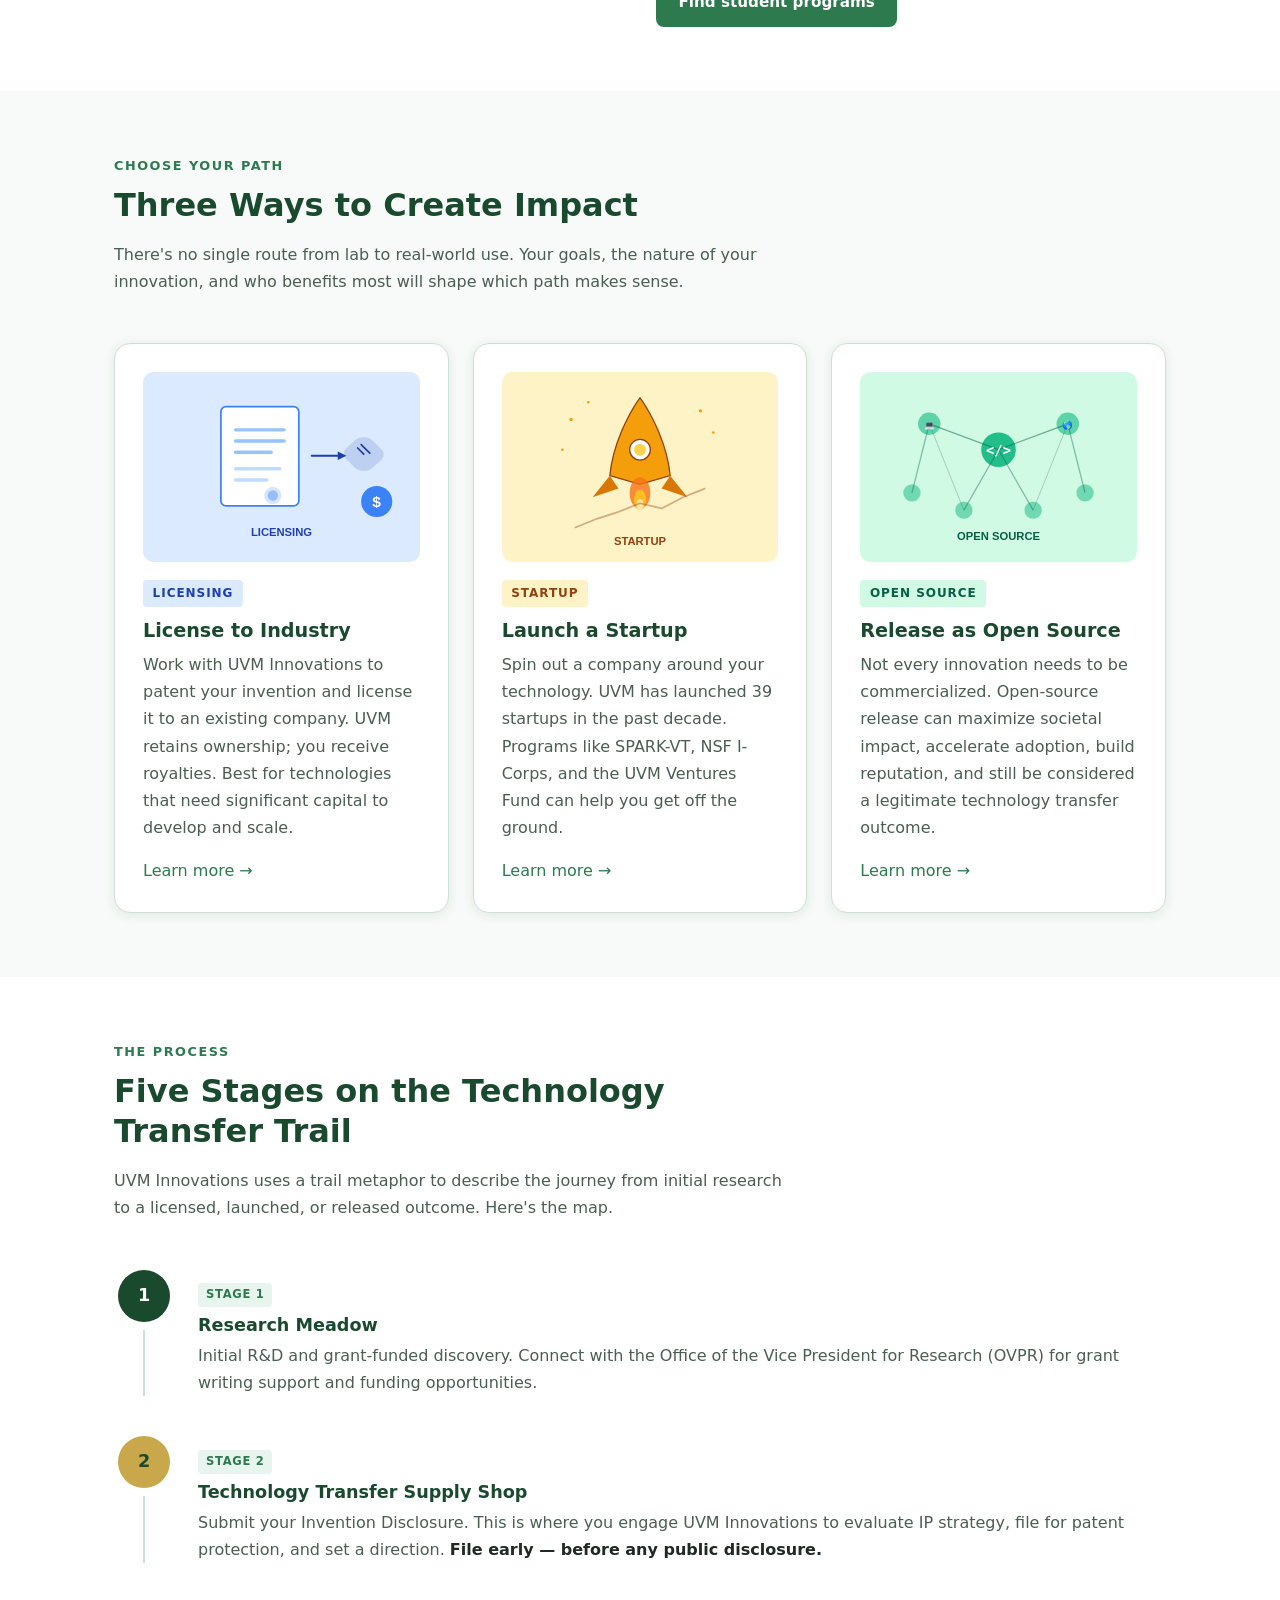
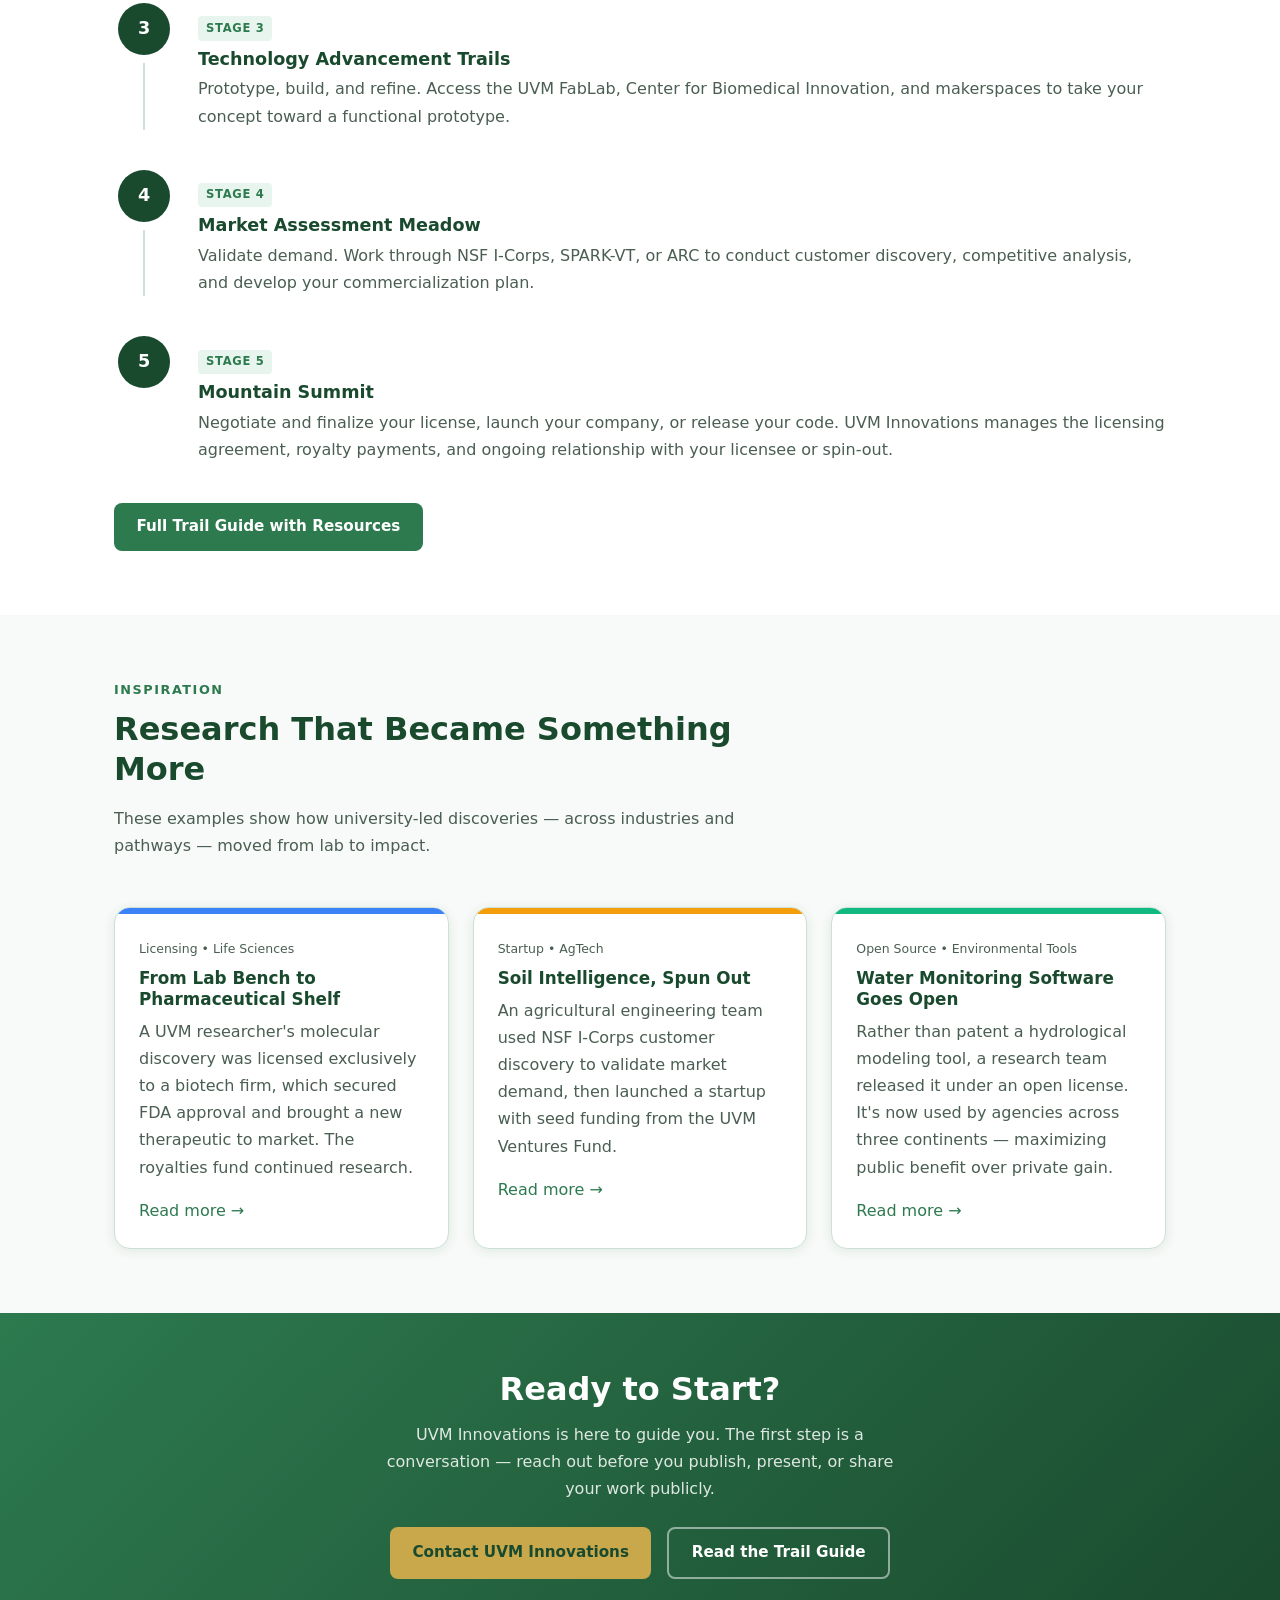
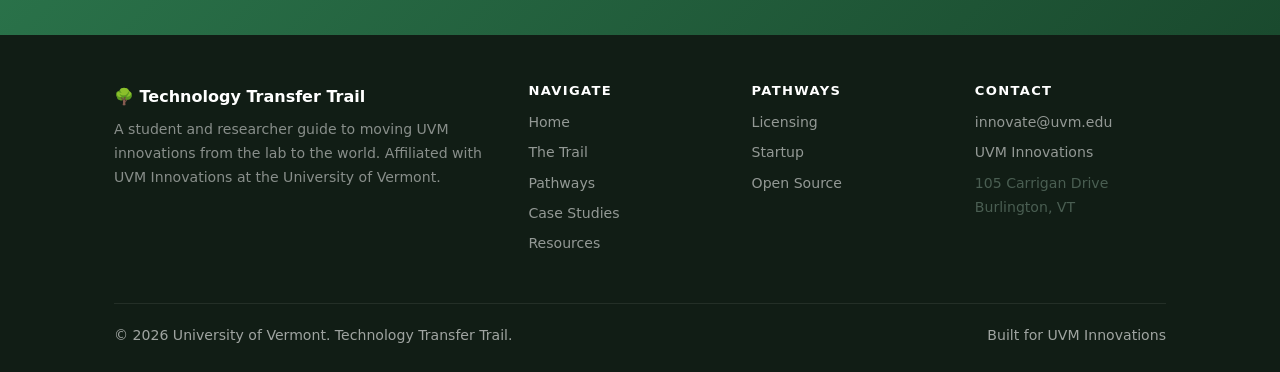
==== commit 57e02ad9: "second update" ====
--- a/index.html
+++ b/index.html
@@ -25,17 +25,23 @@
 
   <!-- HERO -->
   <section class="hero">
-    <div class="container">
-      <p class="hero-eyebrow">University of Vermont &mdash; UVM Innovations</p>
-      <h1>Turn Your Research<br>Into Real-World Impact</h1>
-      <p class="hero-sub">
-        Technology transfer is the bridge between academic discovery and the world that needs it.
-        Whether you want to license your innovation, launch a startup, or release it as open source —
-        this guide walks you through every step of the journey.
-      </p>
-      <div class="hero-actions">
-        <a href="trail.html" class="btn btn-primary">Start the Trail &#8594;</a>
-        <a href="pathways.html" class="btn btn-outline">Explore Pathways</a>
+    <div class="container" style="display:grid; grid-template-columns: 1fr 1fr; gap: 3rem; align-items: center;">
+      <div>
+        <p class="hero-eyebrow">University of Vermont &mdash; UVM Innovations</p>
+        <h1>Turn Your Research<br>Into Real-World Impact</h1>
+        <p class="hero-sub">
+          Technology transfer is the bridge between academic discovery and the world that needs it.
+          Whether you want to license your innovation, launch a startup, or release it as open source —
+          this guide walks you through every step of the journey.
+        </p>
+        <div class="hero-actions">
+          <a href="trail.html" class="btn btn-primary">Start the Trail &#8594;</a>
+          <a href="pathways.html" class="btn btn-outline">Explore Pathways</a>
+        </div>
+      </div>
+      <div style="display:flex; justify-content:center; align-items:center; gap:1.5rem;">
+        <img src="img/hero-trail.svg" alt="Mountain trail illustration representing the technology transfer journey"
+             style="width:100%; max-width:380px; border-radius:12px; opacity:0.9;">
       </div>
     </div>
   </section>
@@ -127,7 +133,7 @@
       </div>
       <div class="three-col">
         <div class="card">
-          <div class="card-icon">&#128196;</div>
+          <img src="img/pathway-licensing.svg" alt="Licensing pathway illustration" style="width:100%; border-radius:8px; margin-bottom:1rem;">
           <div class="card-tag tag-license">Licensing</div>
           <h3>License to Industry</h3>
           <p>
@@ -138,7 +144,7 @@
           <a href="pathways.html#licensing">Learn more &rarr;</a>
         </div>
         <div class="card">
-          <div class="card-icon">&#128640;</div>
+          <img src="img/pathway-startup.svg" alt="Startup pathway illustration" style="width:100%; border-radius:8px; margin-bottom:1rem;">
           <div class="card-tag tag-startup">Startup</div>
           <h3>Launch a Startup</h3>
           <p>
@@ -149,7 +155,7 @@
           <a href="pathways.html#startup">Learn more &rarr;</a>
         </div>
         <div class="card">
-          <div class="card-icon">&#128104;&#8205;&#128187;</div>
+          <img src="img/pathway-opensource.svg" alt="Open source pathway illustration" style="width:100%; border-radius:8px; margin-bottom:1rem;">
           <div class="card-tag tag-open">Open Source</div>
           <h3>Release as Open Source</h3>
           <p>
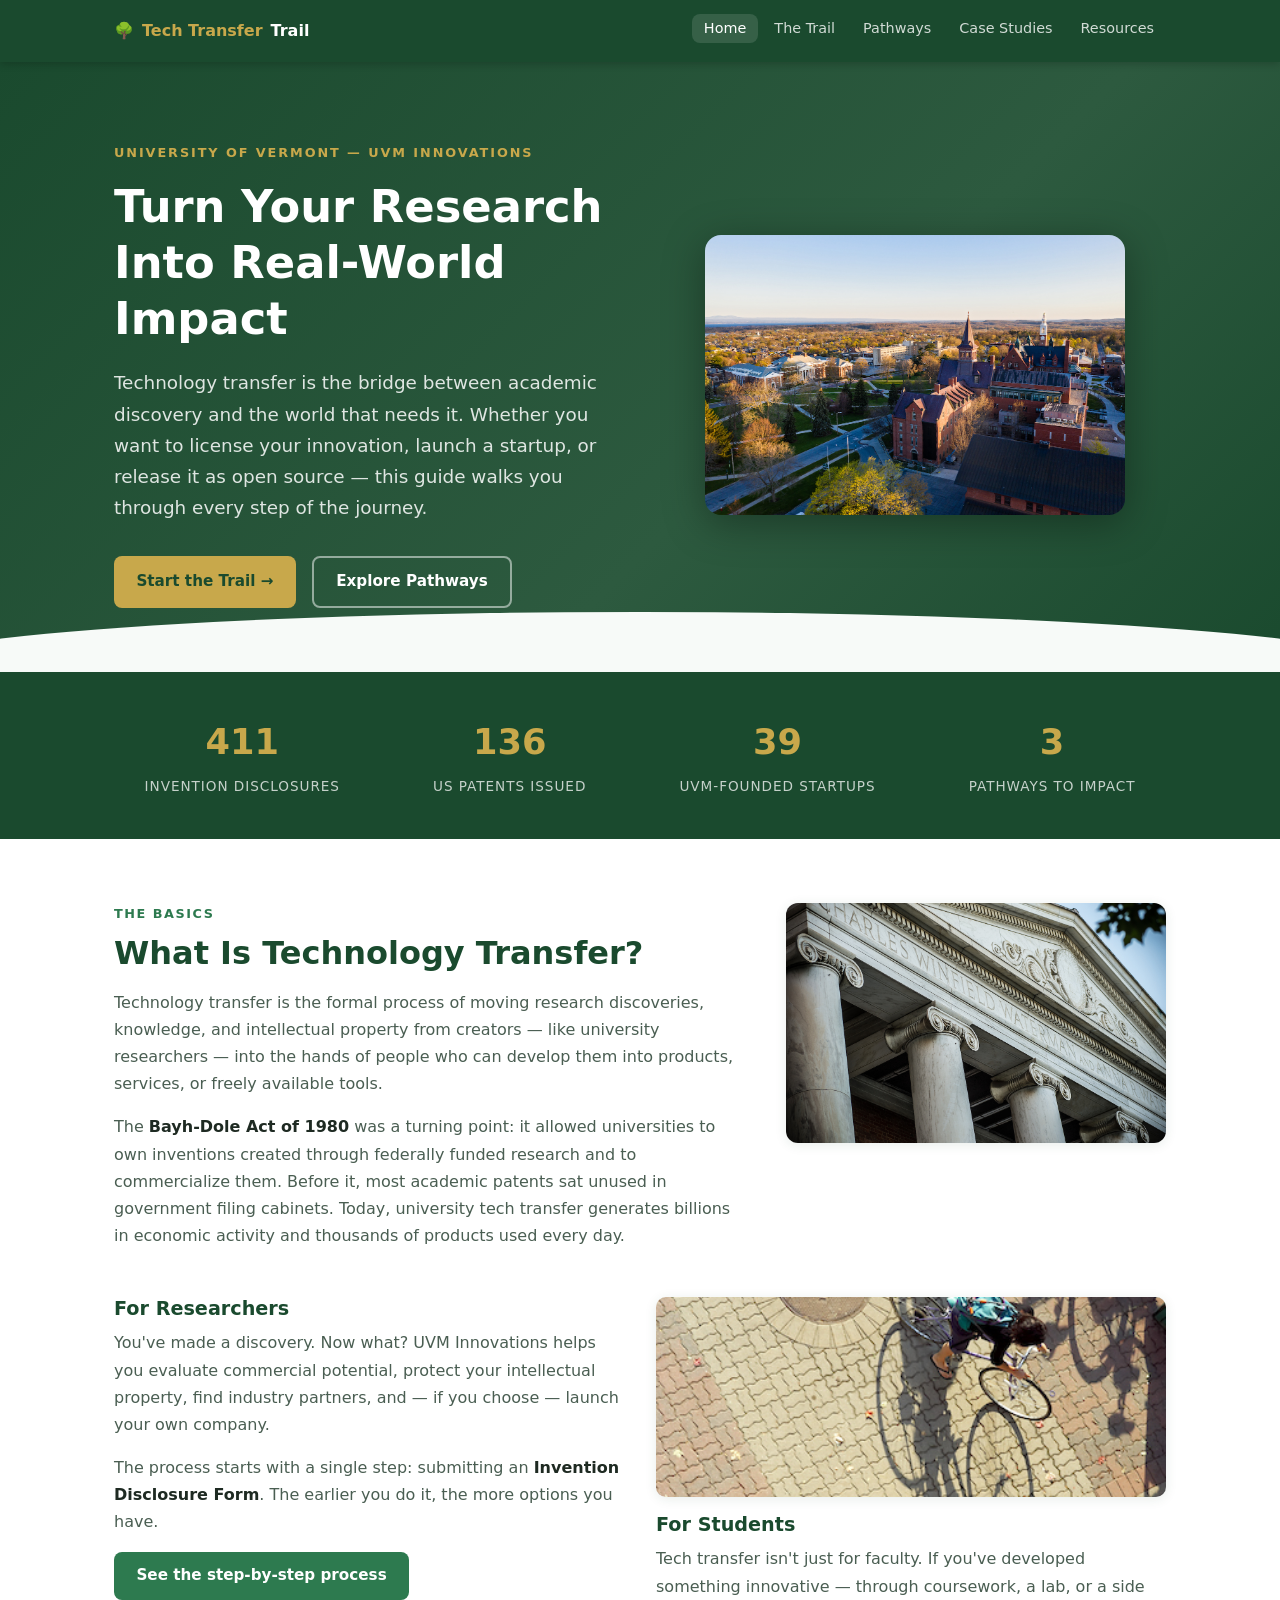
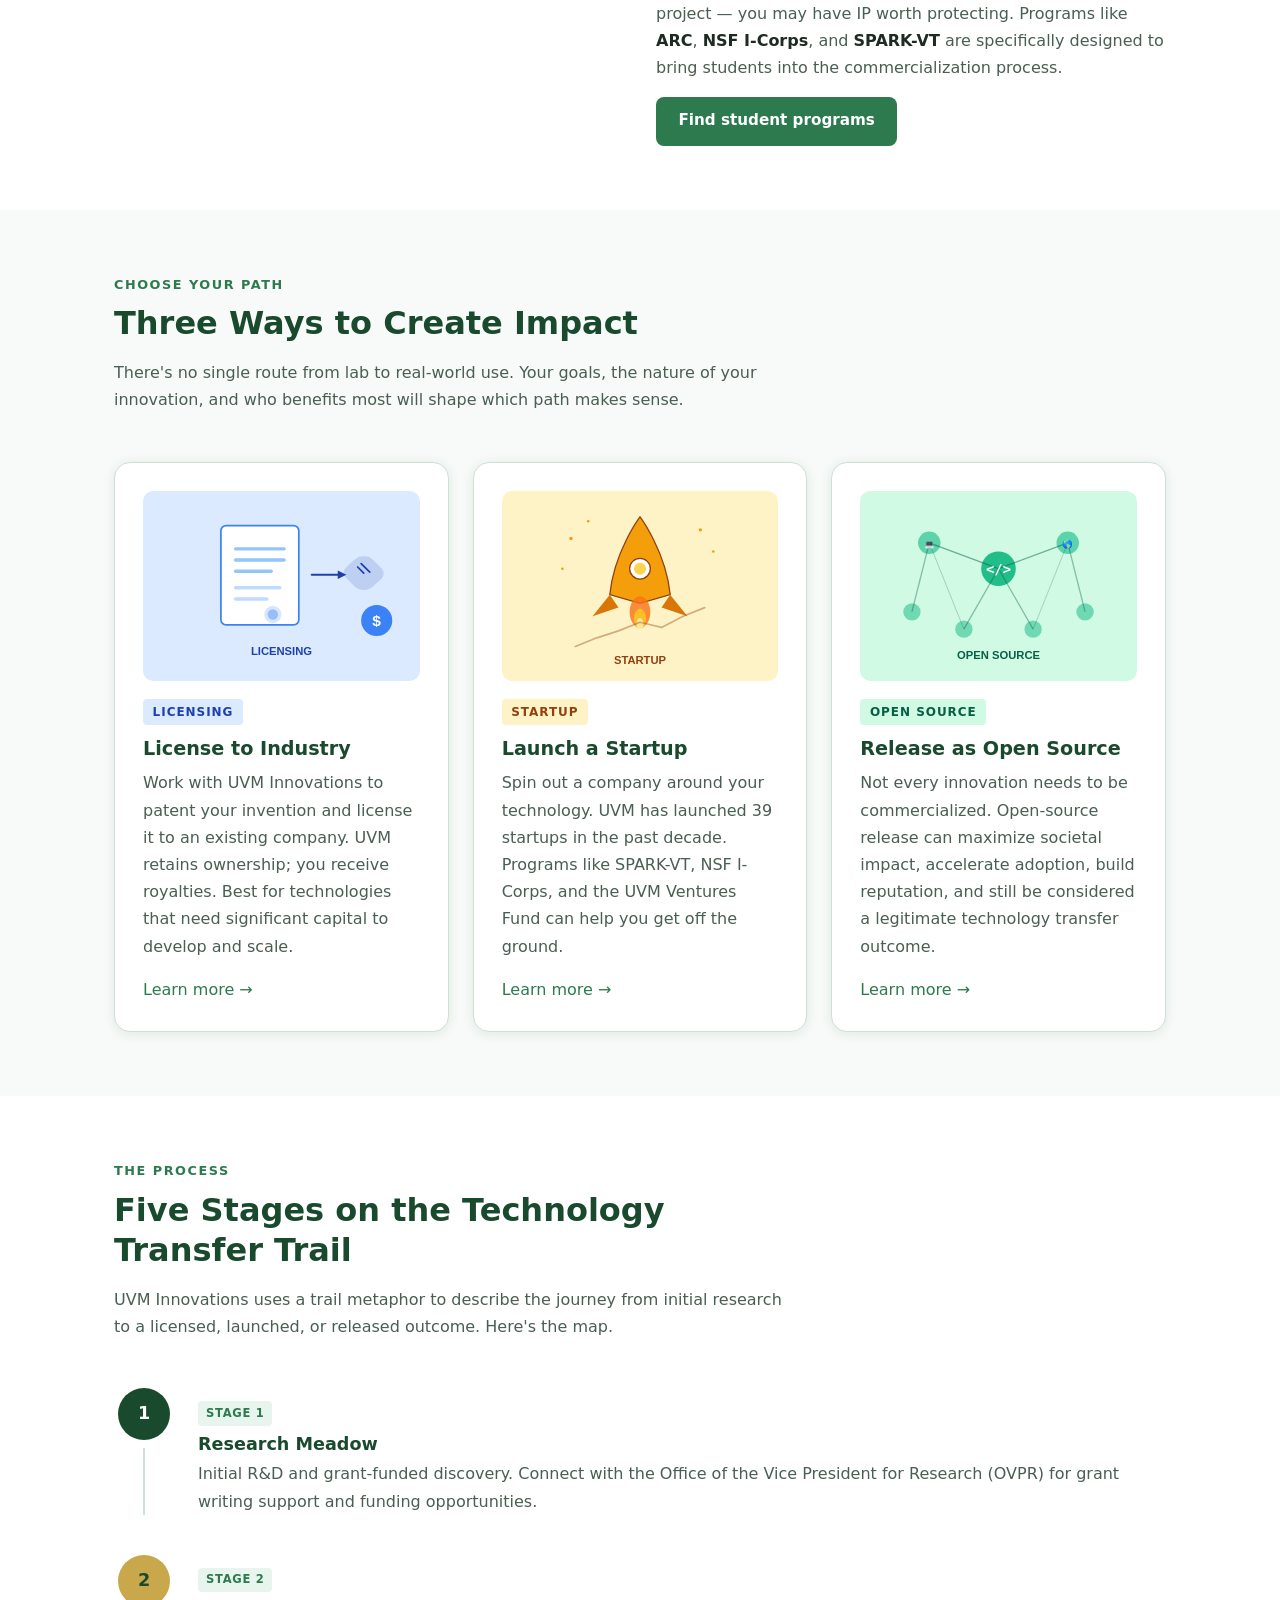
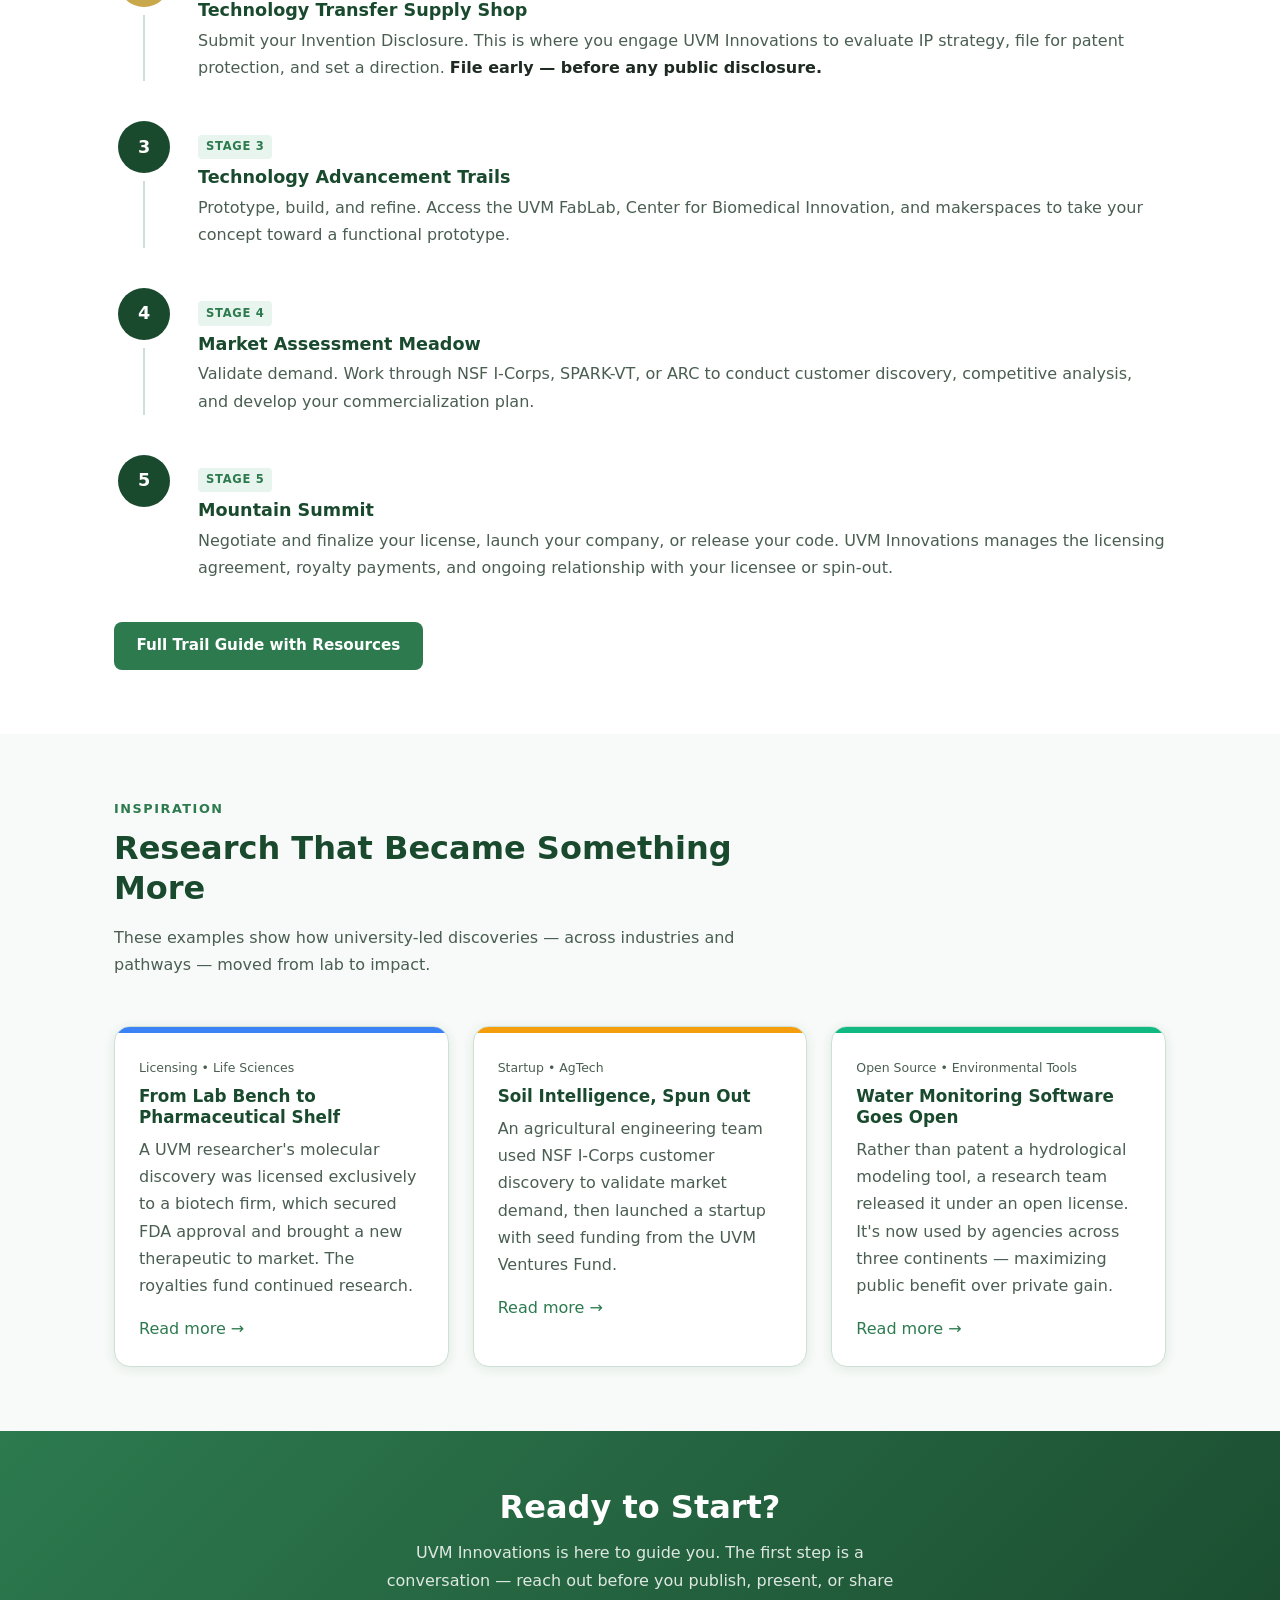
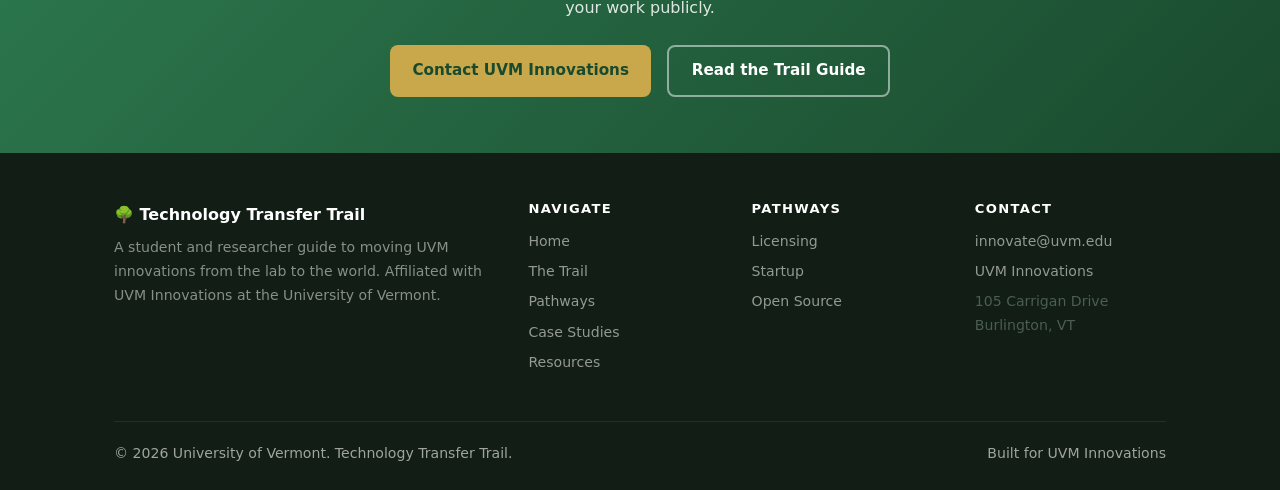
==== commit 8bcd93bb: "update to resource" ====
--- a/index.html
+++ b/index.html
@@ -39,9 +39,10 @@
           <a href="pathways.html" class="btn btn-outline">Explore Pathways</a>
         </div>
       </div>
-      <div style="display:flex; justify-content:center; align-items:center; gap:1.5rem;">
-        <img src="img/hero-trail.svg" alt="Mountain trail illustration representing the technology transfer journey"
-             style="width:100%; max-width:380px; border-radius:12px; opacity:0.9;">
+      <div style="display:flex; justify-content:center; align-items:center;">
+        <img src="img/UVMSAL_UVMCampus_May132020-8.jpg"
+             alt="Aerial view of the University of Vermont campus at sunset"
+             style="width:100%; max-width:420px; border-radius:16px; box-shadow: 0 8px 40px rgba(0,0,0,0.35); object-fit:cover;">
       </div>
     </div>
   </section>
@@ -73,21 +74,26 @@
   <!-- WHAT IS TECH TRANSFER -->
   <section class="section section--alt">
     <div class="container">
-      <div class="section-intro">
-        <p class="section-label">The Basics</p>
-        <h2>What Is Technology Transfer?</h2>
-        <p>
-          Technology transfer is the formal process of moving research discoveries, knowledge,
-          and intellectual property from creators — like university researchers — into the hands
-          of people who can develop them into products, services, or freely available tools.
-        </p>
-        <p>
-          The <strong>Bayh-Dole Act of 1980</strong> was a turning point: it allowed universities to
-          own inventions created through federally funded research and to commercialize them.
-          Before it, most academic patents sat unused in government filing cabinets. Today,
-          university tech transfer generates billions in economic activity and thousands of products
-          used every day.
-        </p>
+      <div style="display:grid; grid-template-columns:1fr 380px; gap:3rem; align-items:start; margin-bottom:3rem;">
+        <div>
+          <p class="section-label">The Basics</p>
+          <h2>What Is Technology Transfer?</h2>
+          <p>
+            Technology transfer is the formal process of moving research discoveries, knowledge,
+            and intellectual property from creators — like university researchers — into the hands
+            of people who can develop them into products, services, or freely available tools.
+          </p>
+          <p>
+            The <strong>Bayh-Dole Act of 1980</strong> was a turning point: it allowed universities to
+            own inventions created through federally funded research and to commercialize them.
+            Before it, most academic patents sat unused in government filing cabinets. Today,
+            university tech transfer generates billions in economic activity and thousands of products
+            used every day.
+          </p>
+        </div>
+        <img src="img/20161011_Waterman-48.jpg"
+             alt="Waterman Building at the University of Vermont"
+             style="width:100%; border-radius:12px; box-shadow: var(--shadow); object-fit:cover; height:240px;">
       </div>
       <div class="two-col">
         <div>
@@ -103,7 +109,10 @@
           </p>
           <a href="trail.html" class="btn btn-green">See the step-by-step process</a>
         </div>
-        <div>
+        <div style="position:relative;">
+          <img src="img/05-069_0494.jpg"
+               alt="UVM student on bicycle — representing the student journey through innovation"
+               style="width:100%; border-radius:10px; margin-bottom:1rem; box-shadow: var(--shadow); max-height:200px; object-fit:cover;">
           <h3>For Students</h3>
           <p>
             Tech transfer isn't just for faculty. If you've developed something innovative —
@@ -111,10 +120,6 @@
             Programs like <strong>ARC</strong>, <strong>NSF I-Corps</strong>, and
             <strong>SPARK-VT</strong> are specifically designed to bring students into the
             commercialization process.
-          </p>
-          <p>
-            You can also get involved by joining a research lab working on applied technology
-            or by participating in experiential learning programs.
           </p>
           <a href="resources.html" class="btn btn-green">Find student programs</a>
         </div>
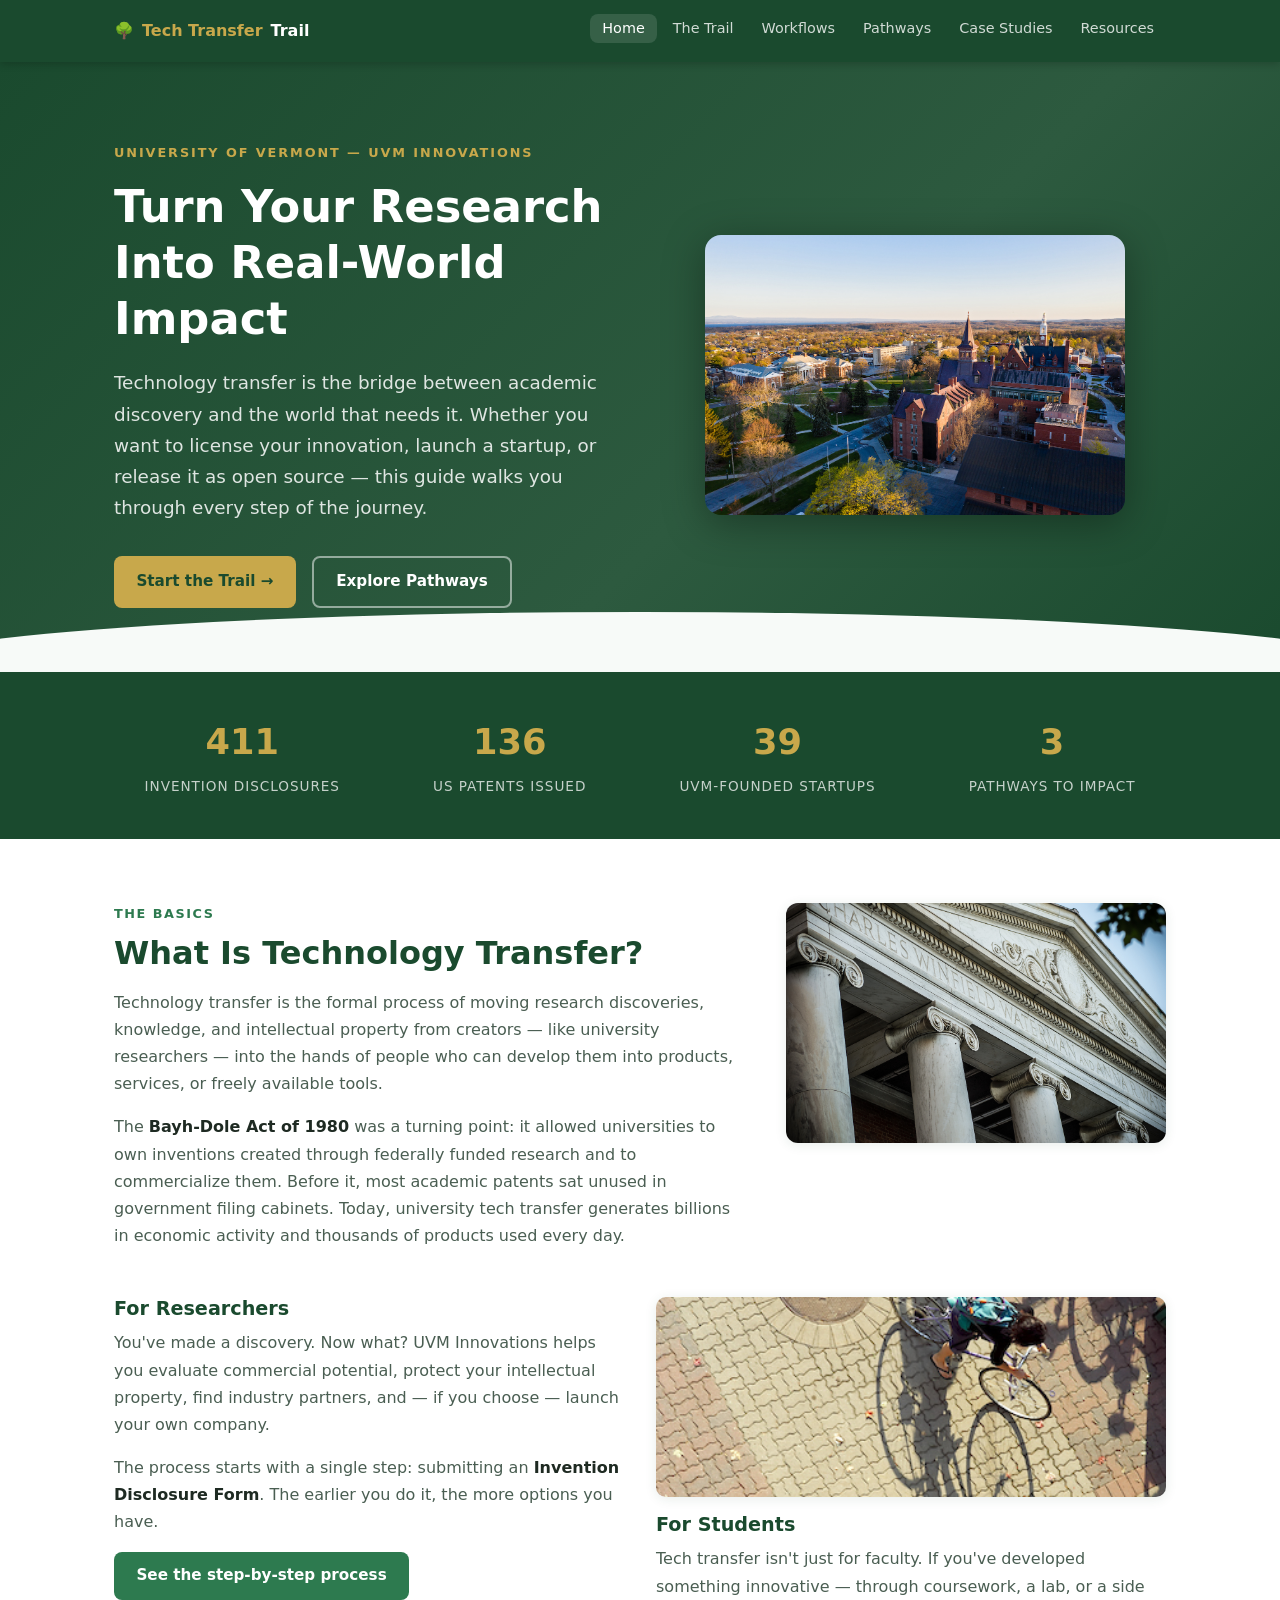
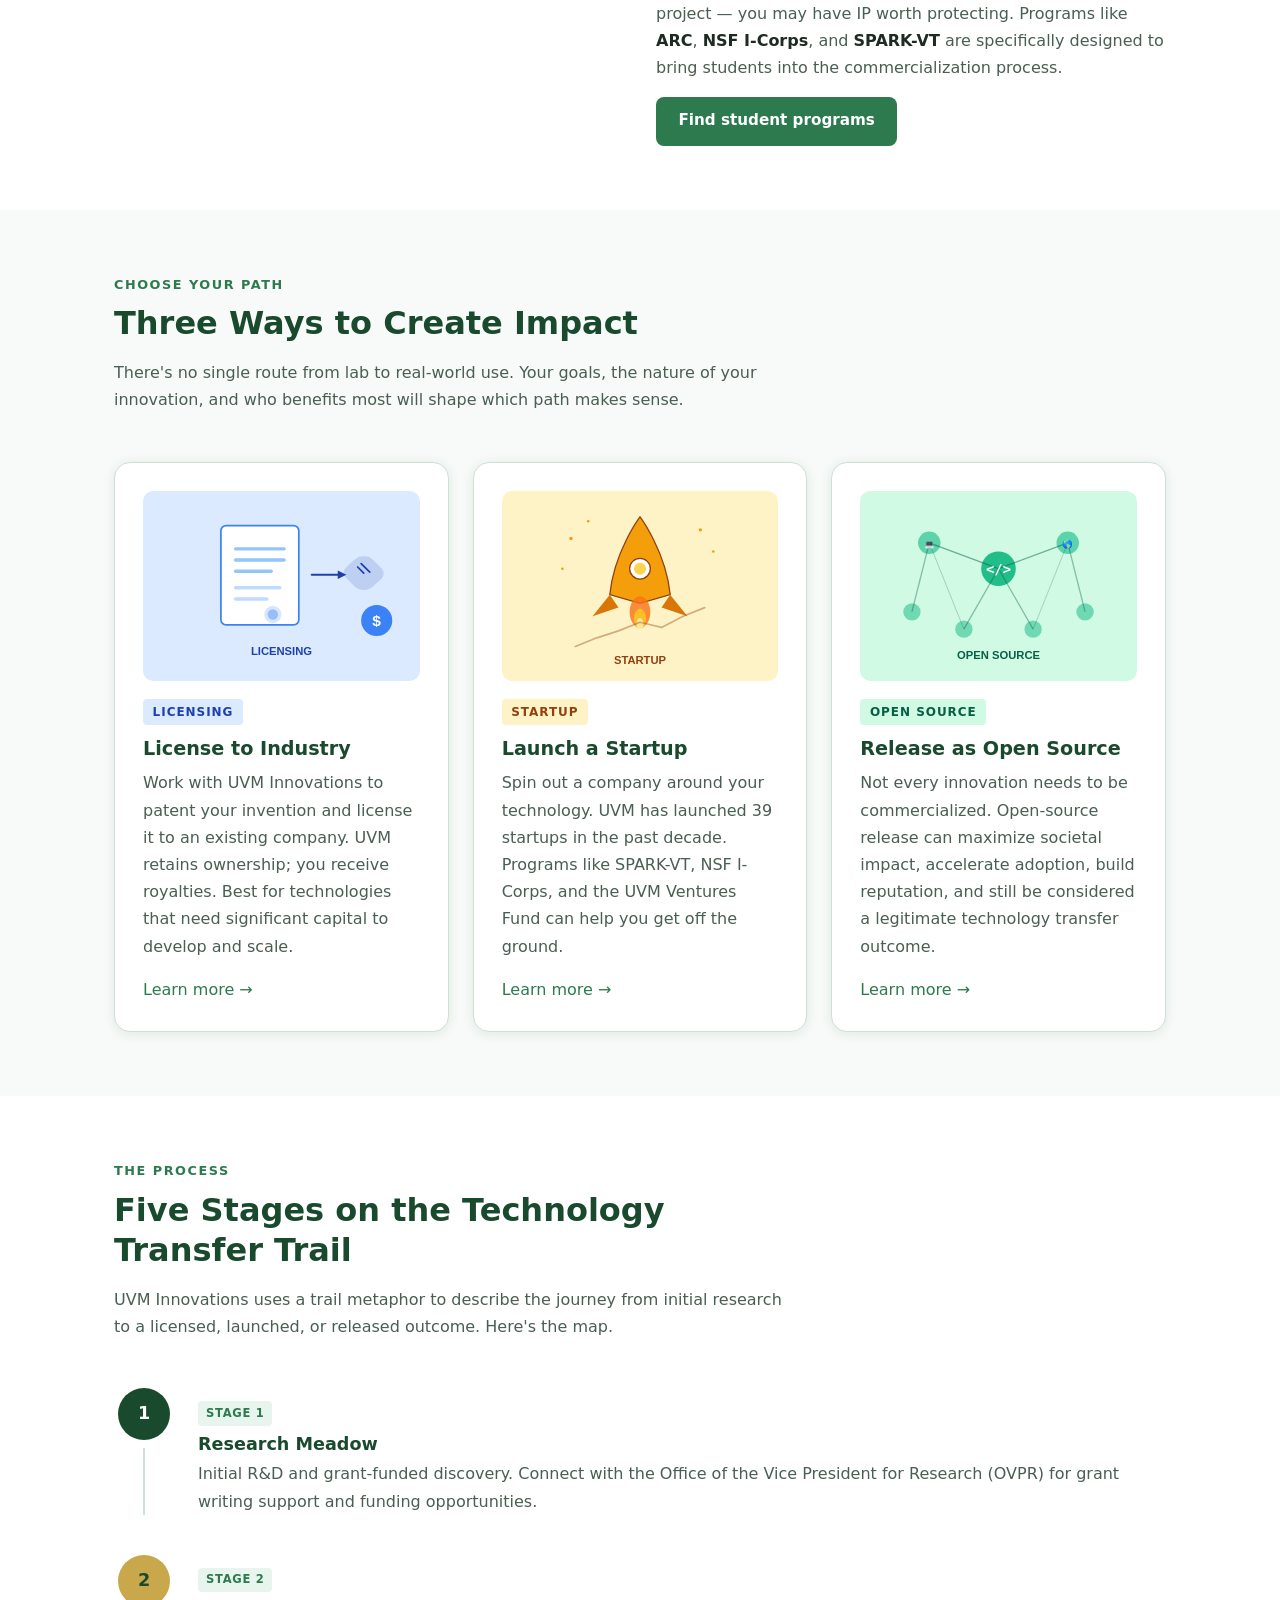
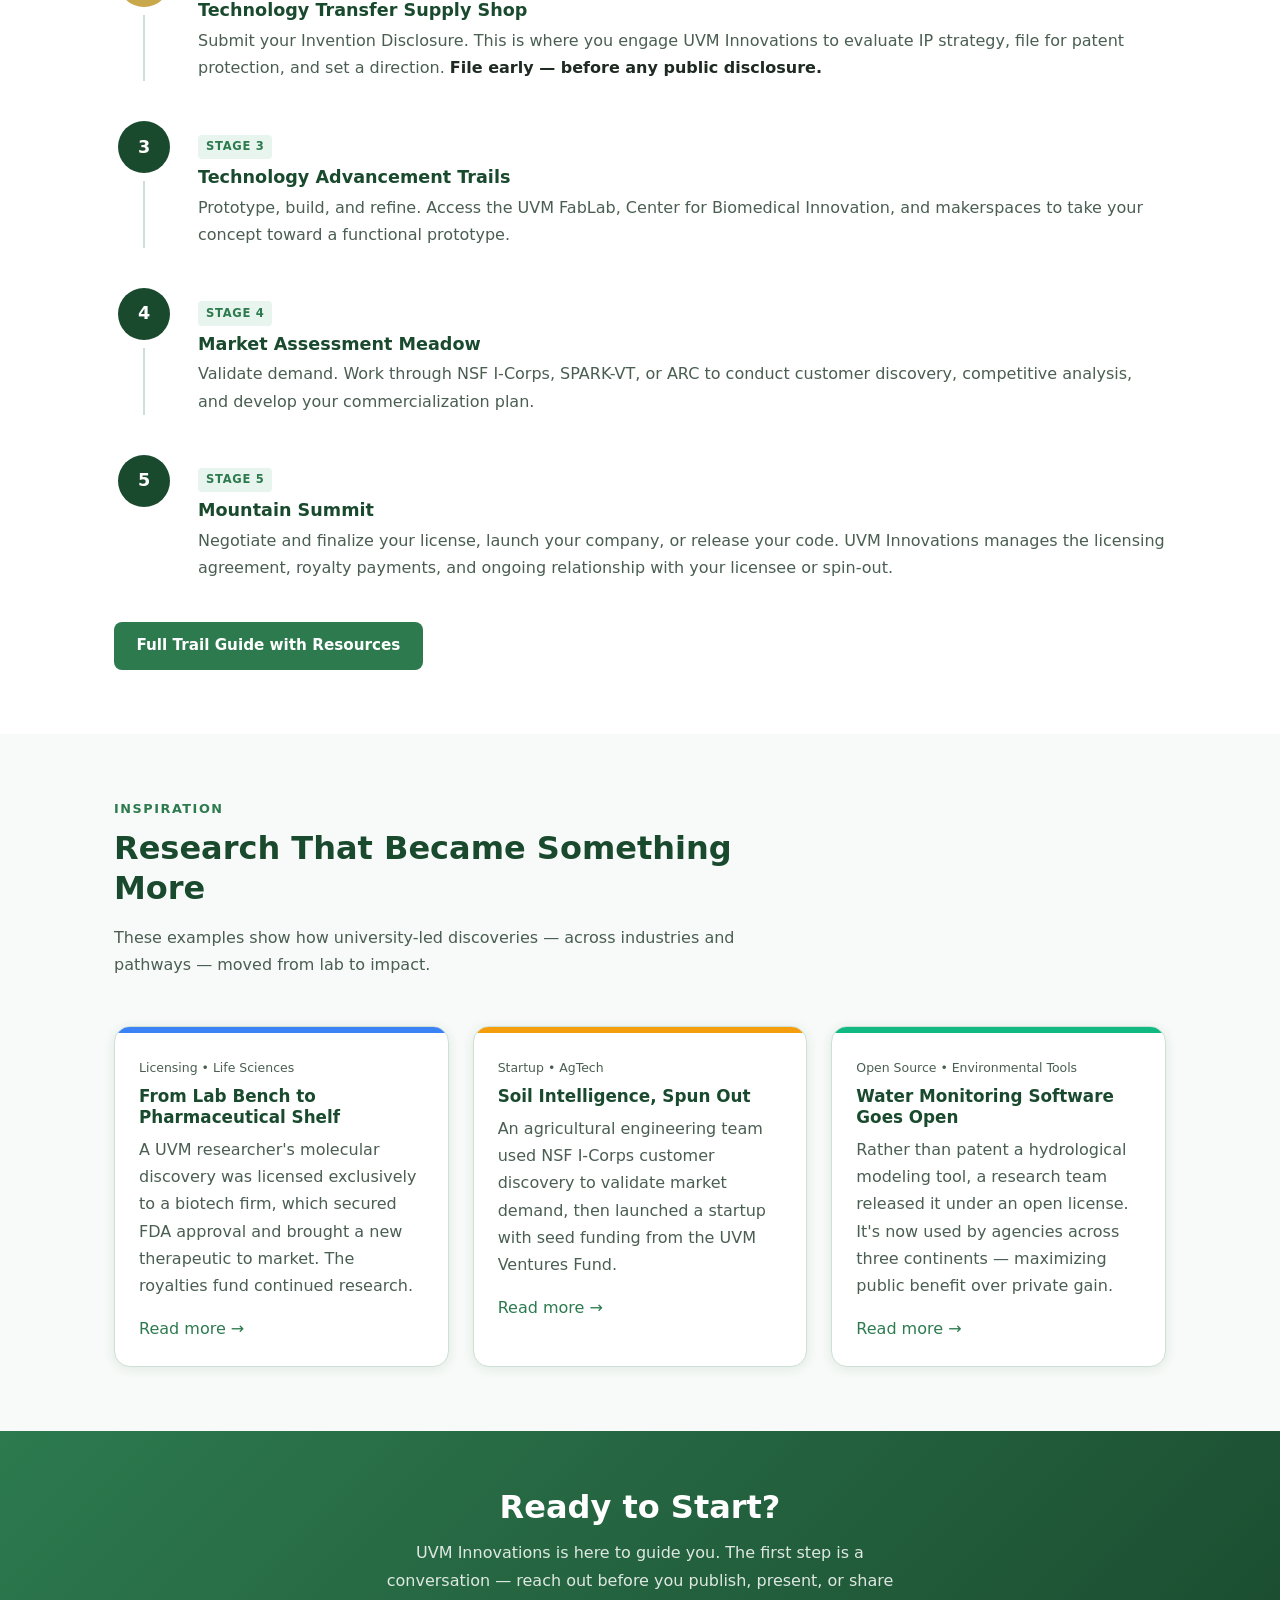
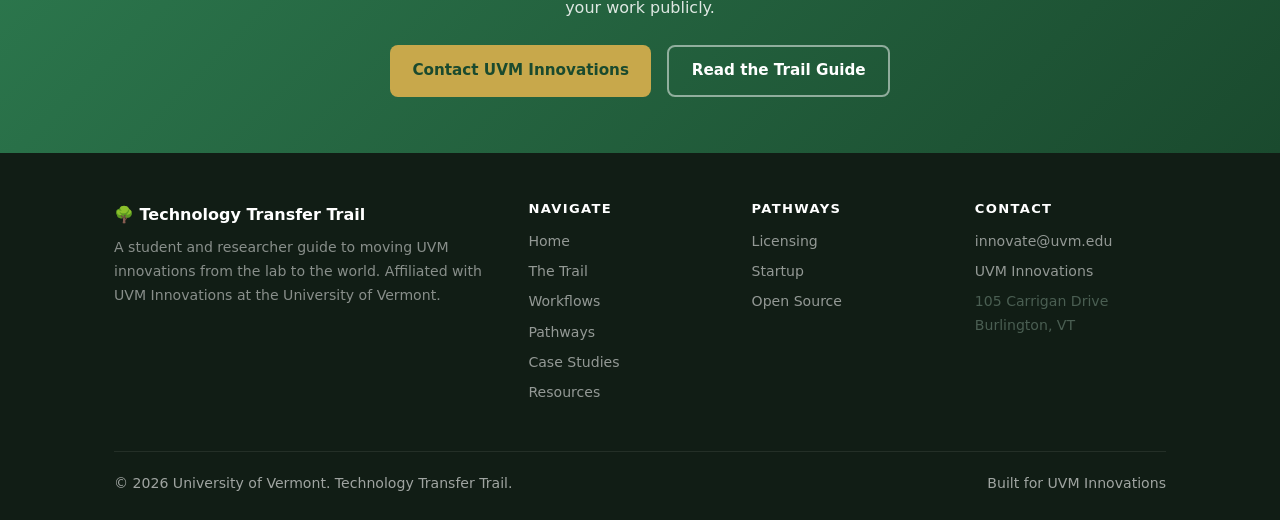
==== commit 23d11017: "Added a workflow page, as a sample" ====
--- a/index.html
+++ b/index.html
@@ -16,6 +16,7 @@
       <ul class="nav-links">
         <li><a href="index.html" class="active">Home</a></li>
         <li><a href="trail.html">The Trail</a></li>
+        <li><a href="workflows.html">Workflows</a></li>
         <li><a href="pathways.html">Pathways</a></li>
         <li><a href="case-studies.html">Case Studies</a></li>
         <li><a href="resources.html">Resources</a></li>
@@ -331,6 +332,7 @@
           <ul>
             <li><a href="index.html">Home</a></li>
             <li><a href="trail.html">The Trail</a></li>
+            <li><a href="workflows.html">Workflows</a></li>
             <li><a href="pathways.html">Pathways</a></li>
             <li><a href="case-studies.html">Case Studies</a></li>
             <li><a href="resources.html">Resources</a></li>
--- a/css/style.css
+++ b/css/style.css
@@ -700,3 +700,67 @@
 
 .process-table tr:last-child td { border-bottom: none; }
 .process-table tr:hover td { background: var(--green-pale); }
+
+/* ============================================================
+   WORKFLOWS PAGE
+   ============================================================ */
+.workflow-phase-grid {
+  display: grid;
+  grid-template-columns: repeat(5, minmax(0, 1fr));
+  gap: 1rem;
+}
+
+.workflow-phase-card {
+  background: var(--white);
+  border: 1px solid var(--border);
+  border-radius: var(--radius-lg);
+  padding: 1rem;
+  box-shadow: var(--shadow);
+}
+
+.workflow-phase-card h3 {
+  margin-top: 0.35rem;
+  margin-bottom: 0.45rem;
+}
+
+.workflow-phase-card ul {
+  font-size: 0.9rem;
+  margin-top: 0.75rem;
+}
+
+.workflow-lanes {
+  display: grid;
+  grid-template-columns: repeat(3, minmax(0, 1fr));
+  gap: 1.25rem;
+}
+
+.workflow-lane {
+  background: var(--white);
+  border: 1px solid var(--border);
+  border-radius: var(--radius-lg);
+  padding: 1.25rem 1.35rem;
+  box-shadow: var(--shadow);
+}
+
+.workflow-lane-sub {
+  font-size: 0.88rem;
+  color: var(--text-light);
+  margin-bottom: 0.8rem;
+}
+
+.workflow-lane ol {
+  margin-bottom: 0;
+}
+
+@media (max-width: 1024px) {
+  .workflow-phase-grid {
+    grid-template-columns: repeat(2, minmax(0, 1fr));
+  }
+}
+
+@media (max-width: 768px) {
+  .workflow-phase-grid,
+  .workflow-lanes {
+    grid-template-columns: 1fr;
+  }
+}
